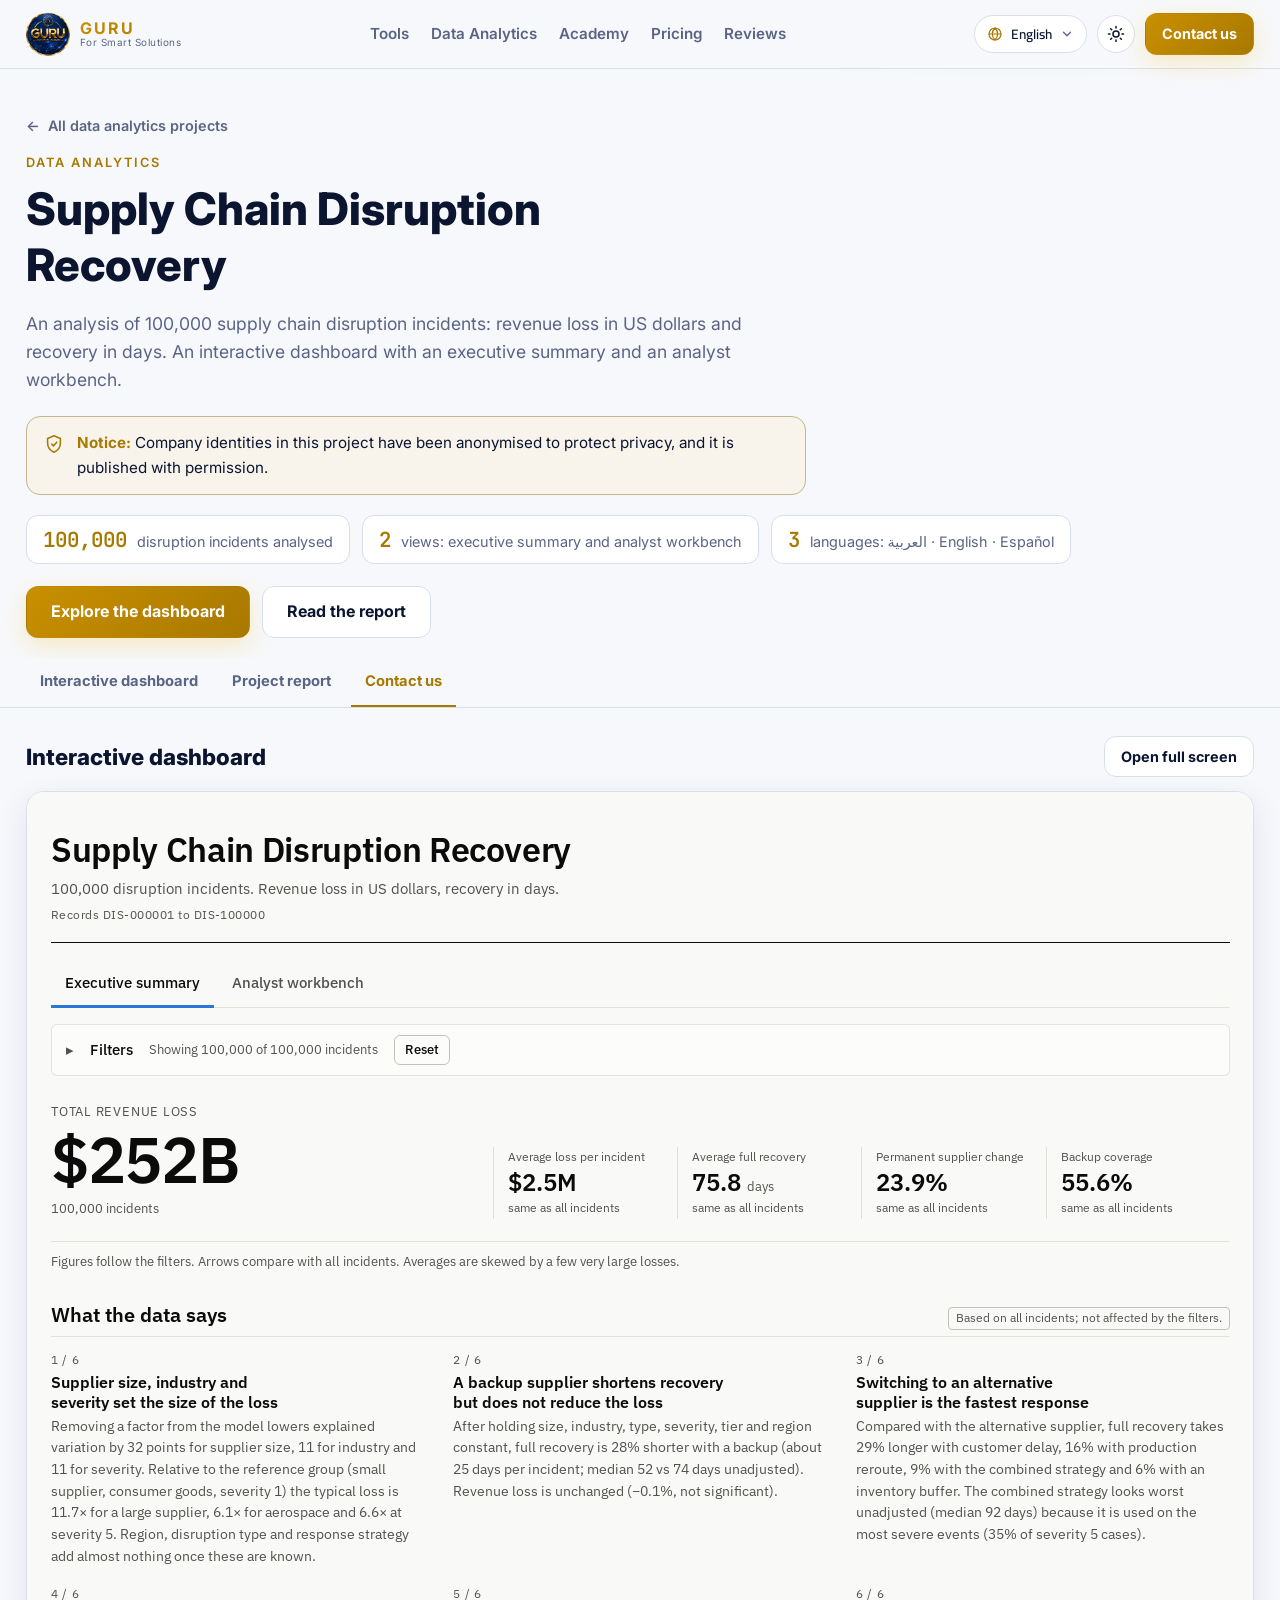
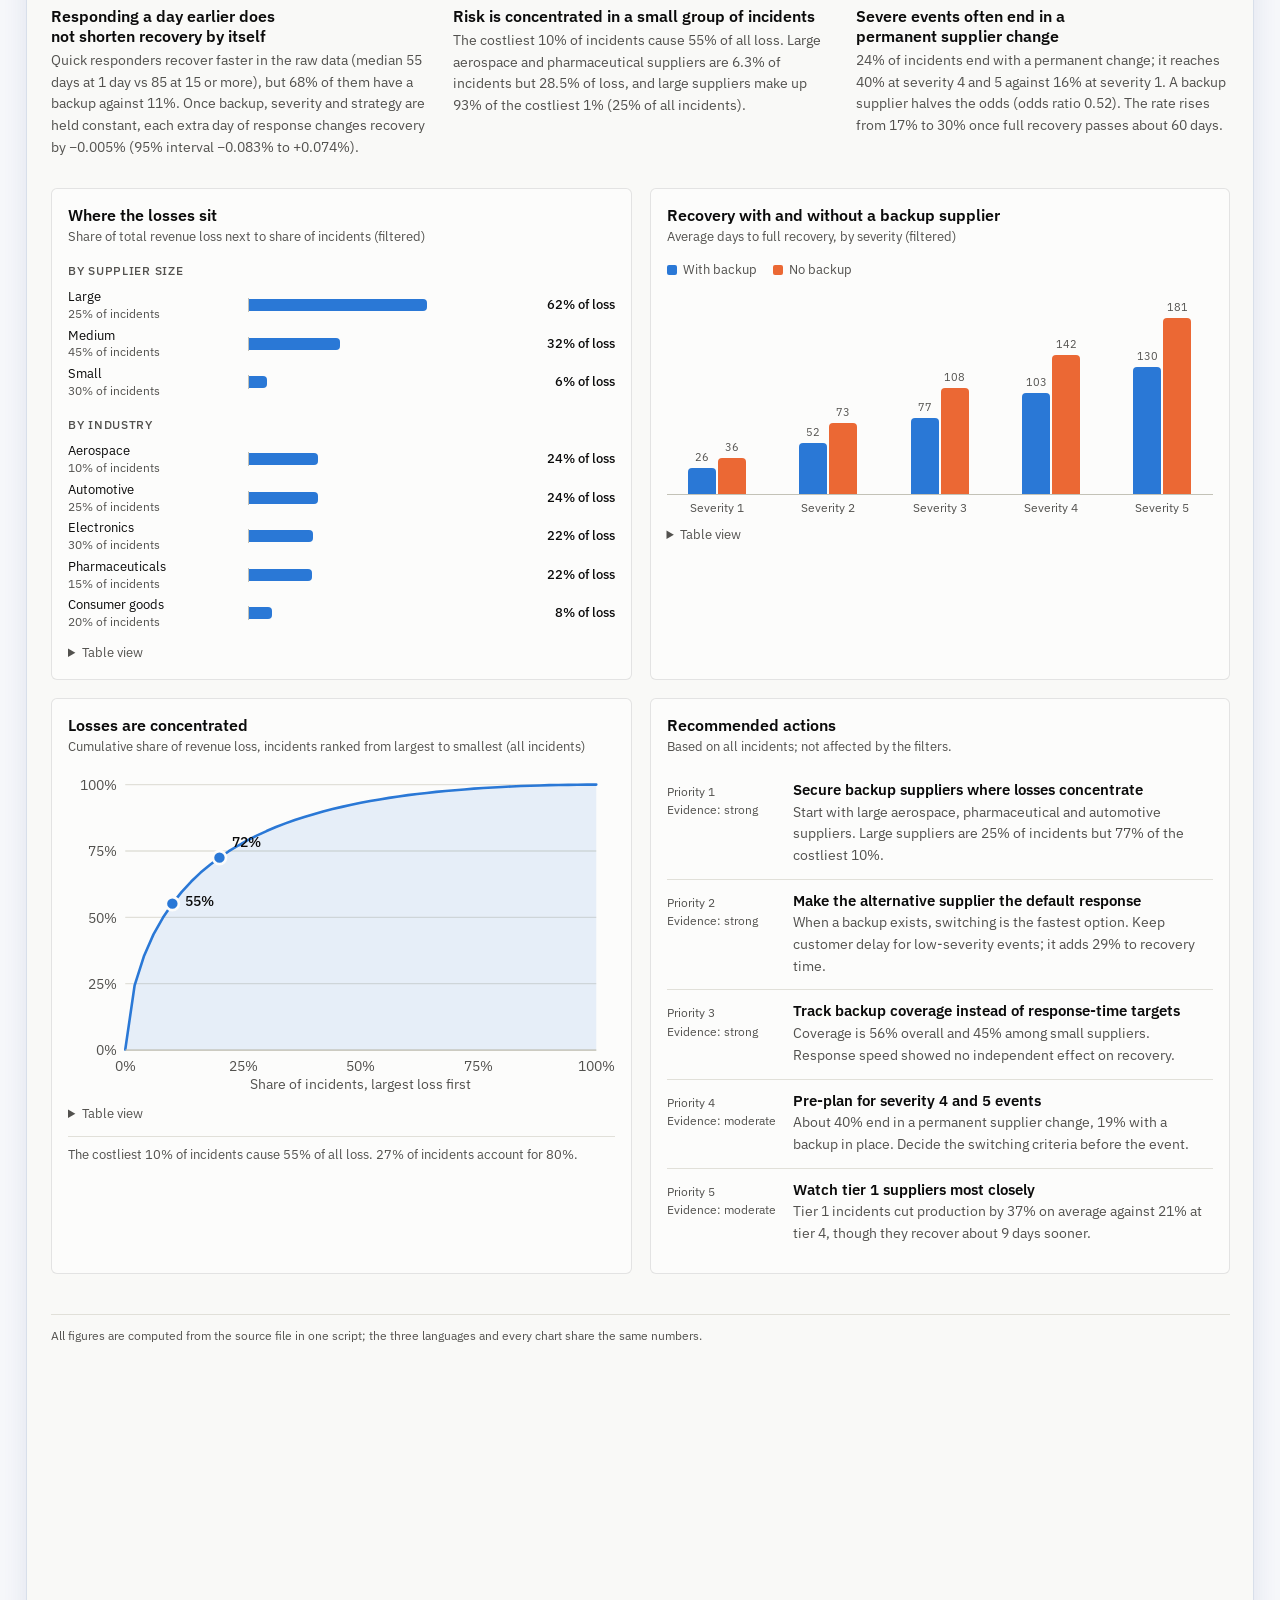
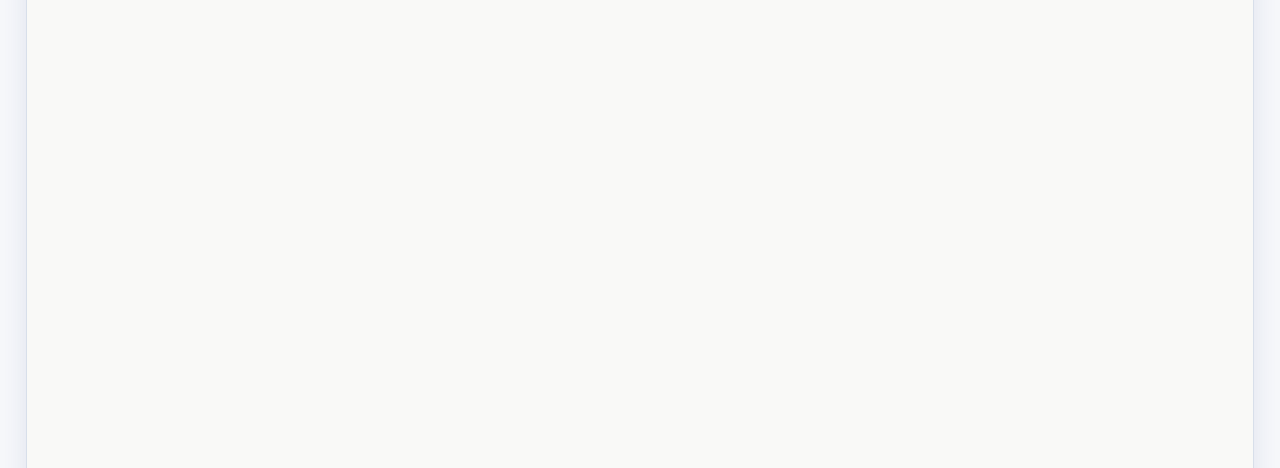
==== supply-chain/index.html @ eb541bd1 "Add files via upload" ====
<!doctype html>
<html lang="ar" dir="rtl" data-theme="dark">
<head>
<meta charset="utf-8">
<meta name="robots" content="noindex,nofollow">
<meta name="viewport" content="width=device-width, initial-scale=1">
<title>Supply Chain Disruption Recovery — Guru</title>
<meta name="description" content="Interactive dashboard analysing 100,000 supply chain disruption incidents — by Guru for Smart Solutions.">
<link rel="icon" href="../assets/logo.png">
<script src="../assets/guru-theme.js?v=1"></script>
<link rel="preconnect" href="https://fonts.googleapis.com">
<link rel="preconnect" href="https://fonts.gstatic.com" crossorigin>
<link href="https://fonts.googleapis.com/css2?family=Cairo:wght@400;600;700;800&family=Inter:wght@400;500;600;700&family=JetBrains+Mono:wght@500&display=swap" rel="stylesheet">
<link rel="stylesheet" href="../styles.css?v=21">
</head>
<body>
<a class="skip" href="#main" data-i18n="skip"></a>

<header class="site-header">
  <div class="wrap bar">
    <a class="brand" href="../index.html" aria-label="Guru">
      <img src="../assets/logo.png" alt="" width="44" height="44">
      <span class="brand-text"><strong>GURU</strong><small>For Smart Solutions</small></span>
    </a>
    <nav class="nav" aria-label="Main">
      <a href="../index.html#tools" data-i18n="navTools"></a>
      <a href="../index.html#data" data-i18n="navData"></a>
      <a href="../index.html#academy" data-i18n="navAcademy"></a>
      <a href="../index.html#pricing" data-i18n="navPricing"></a>
      <a href="../index.html#reviews" data-i18n="navReviews"></a>
    </nav>
    <div class="actions">
      <div class="lang" id="lang">
        <button type="button" class="lang-btn" id="lang-btn" aria-haspopup="menu" aria-expanded="false" aria-controls="lang-menu" aria-label="Language">
          <svg viewBox="0 0 24 24" width="16" height="16" fill="none" stroke="currentColor" stroke-width="1.8" stroke-linecap="round" aria-hidden="true"><circle cx="12" cy="12" r="9"/><path d="M3 12h18M12 3c2.6 2.6 4 5.7 4 9s-1.4 6.4-4 9c-2.6-2.6-4-5.7-4-9s1.4-6.4 4-9z"/></svg>
          <span id="lang-cur" dir="auto">العربية</span>
          <svg class="chev" viewBox="0 0 24 24" width="14" height="14" fill="none" stroke="currentColor" stroke-width="2.2" stroke-linecap="round" stroke-linejoin="round" aria-hidden="true"><path d="M6 9l6 6 6-6"/></svg>
        </button>
        <ul class="lang-menu" id="lang-menu" role="menu" hidden>
          <li role="none"><button type="button" role="menuitemradio" data-lang="ar" aria-checked="true"><b>AR</b><span>العربية</span><i class="tick">✓</i></button></li>
          <li role="none"><button type="button" role="menuitemradio" data-lang="en" aria-checked="false"><b>EN</b><span>English</span><i class="tick">✓</i></button></li>
          <li role="none"><button type="button" role="menuitemradio" data-lang="es" aria-checked="false"><b>ES</b><span>Español</span><i class="tick">✓</i></button></li>
        </ul>
      </div>
      <button type="button" class="icon-btn" id="theme" aria-label="Toggle theme">
        <svg viewBox="0 0 24 24" width="18" height="18" fill="none" stroke="currentColor" stroke-width="2" stroke-linecap="round"><circle cx="12" cy="12" r="4"/><path d="M12 2v2M12 20v2M4.9 4.9l1.4 1.4M17.7 17.7l1.4 1.4M2 12h2M20 12h2M4.9 19.1l1.4-1.4M17.7 6.3l1.4-1.4"/></svg>
      </button>
      <a class="btn btn-gold btn-sm hide-sm" href="#contact" data-i18n="ctaContact"></a>
    </div>
  </div>
</header>

<main id="main">
  <section class="proj-head">
    <div class="wrap">
      <a class="crumb" href="../index.html#data"><span class="arr" aria-hidden="true">→</span> <span data-i18n="back"></span></a>
      <p class="eyebrow" data-i18n="navData"></p>
      <h1 data-i18n="pTitle"></h1>
      <p class="lead" data-i18n="pLead"></p>
      <aside class="notice" role="note">
        <svg viewBox="0 0 24 24" width="22" height="22" fill="none" stroke="currentColor" stroke-width="1.7" stroke-linecap="round" stroke-linejoin="round" aria-hidden="true"><path d="M12 3l7 3v5c0 4.5-3 8.2-7 10-4-1.8-7-5.5-7-10V6z"/><path d="M9.5 12l2 2 3.5-4"/></svg>
        <p><strong data-i18n="noteT"></strong> <span data-i18n="noteB"></span></p>
      </aside>
      <ul class="facts">
        <li><b dir="ltr">100,000</b><span data-i18n="f1"></span></li>
        <li><b>2</b><span data-i18n="f2"></span></li>
        <li><b>3</b><span data-i18n="f3"></span></li>
      </ul>
      <div class="cta-row">
        <a class="btn btn-gold" href="#dashboard" data-i18n="goDash"></a>
        <a class="btn btn-ghost" href="#report" data-i18n="goRep"></a>
      </div>
    </div>
  </section>

  <nav class="subnav" aria-label="Project sections">
    <div class="wrap">
      <a href="#dashboard" data-sec="dashboard" data-i18n="dashH"></a>
      <a href="#report" data-sec="report" data-i18n="repH"></a>
      <a href="#contact" data-sec="contact" data-i18n="ctaContact"></a>
    </div>
  </nav>

  <section class="section tight" id="dashboard">
    <div class="wrap">
      <div class="block-head">
        <h2 data-i18n="dashH"></h2>
        <a class="btn btn-ghost btn-sm" href="dashboard.html" target="_blank" rel="noopener" data-i18n="full"></a>
      </div>
      <div class="frame">
        <iframe id="dash" title="Dashboard"></iframe>
      </div>
    </div>
  </section>

  <section class="section tight" id="report">
    <div class="wrap">
      <div class="block-head">
        <h2 data-i18n="repH"></h2>
        <div class="block-actions">
          <button type="button" class="btn btn-ghost btn-sm" id="print-rep" data-i18n="repPrint"></button>
          <a class="btn btn-ghost btn-sm" href="report.html" target="_blank" rel="noopener" data-i18n="full"></a>
        </div>
      </div>
      <div class="frame">
        <iframe id="rep" title="Report"></iframe>
      </div>
    </div>
  </section>

  <section class="section cta" id="contact">
    <div class="wrap cta-box">
      <img src="../assets/logo.png" alt="" width="96" height="96">
      <h2 data-i18n="ctaH2"></h2>
      <p data-i18n="ctaP2"></p>
      <div class="cta-row center">
        <a class="btn btn-gold" href="https://wa.me/qr/2HNH374VK2CLK1" target="_blank" rel="noopener noreferrer" data-i18n="ctaWa"></a>
        <a class="btn btn-ghost" href="mailto:customer.care.withme@gmail.com" data-i18n="ctaMail"></a>
      </div>
      <p class="mail"><bdi dir="ltr">customer.care.withme@gmail.com</bdi></p>
    </div>
  </section>
</main>

<footer class="site-footer">
  <div class="wrap foot-pay" id="foot-pay"></div>
  <div class="wrap foot">
    <span dir="ltr">© <span id="yr"></span> Guru for Smart Solutions</span>
  </div>
</footer>

<script src="../assets/guru-i18n.js?v=8"></script>
<script src="project.js?v=8"></script>
<script src="../assets/guru-pay.js?v=11"></script>
<script src="../assets/guru-header.js?v=1"></script>
</body>
</html>
---- styles.css ----
:root{
  --bg:#F7F8FB; --surface:#FFFFFF; --surface-2:#EDF1F7; --line:#D8DFEA;
  --text:#0B1530; --muted:#5A6585;
  --blue:#0B2A6F; --blue-glow:#1A5FE0;
  --gold:#A87900; --gold-bright:#C98F00; --on-gold:#FFFFFF;
  --gold-grad:linear-gradient(135deg,#C98F00,#A87900);
  --ok:#0F9D63; --shadow:0 10px 30px rgba(11,42,111,.10);
  --font-ar:'Cairo',system-ui,sans-serif; --font-en:'Inter',system-ui,sans-serif;
  --r:16px;
}
:root[data-theme="dark"]{
  --bg:#050B1F; --surface:#0A1534; --surface-2:#111F47; --line:#1D2D5E;
  --text:#EAF0FF; --muted:#8E9BBD;
  --blue:#0B2A6F; --blue-glow:#2E7BFF;
  --gold:#F2B705; --gold-bright:#FFD75E; --on-gold:#1a1200;
  --gold-grad:linear-gradient(135deg,#FFD75E,#F2B705 55%,#C98F00);
  --ok:#2EE59D; --shadow:0 12px 40px rgba(0,0,0,.45);
}
*{box-sizing:border-box;margin:0}
html{scroll-behavior:smooth;scroll-padding-top:12px}
body{background:var(--bg);color:var(--text);font-family:var(--font-ar);line-height:1.7;-webkit-font-smoothing:antialiased}
html[lang="en"] body,html[lang="es"] body{font-family:var(--font-en);line-height:1.6}
img{max-width:100%;display:block}
a{color:inherit;text-decoration:none}
.wrap{width:min(1560px,100% - clamp(32px,4vw,64px));margin-inline:auto}
.skip{position:absolute;inset-inline-start:12px;top:8px;transform:translateY(-300%);background:var(--gold);color:var(--on-gold);padding:8px 14px;border-radius:8px;z-index:100}
.skip:focus{transform:none}
:focus-visible{outline:2px solid var(--gold-bright);outline-offset:3px;border-radius:6px}

/* header */
.site-header{position:sticky;top:0;z-index:50;-webkit-backdrop-filter:blur(14px);backdrop-filter:blur(14px);background:color-mix(in srgb,var(--bg) 82%,transparent);border-bottom:1px solid var(--line);transition:transform .5s cubic-bezier(.22,.9,.2,1),background .35s,box-shadow .35s,border-color .35s;will-change:transform}
.bar{display:flex;align-items:center;gap:20px;min-height:68px}
.brand{display:flex;align-items:center;gap:10px}
.brand-text{display:flex;flex-direction:column;line-height:1.1}
.brand-text strong{font-family:var(--font-en);font-weight:700;letter-spacing:.14em;background:var(--gold-grad);-webkit-background-clip:text;background-clip:text;color:transparent}
.brand-text small{font-family:var(--font-en);font-size:.62rem;color:var(--muted);letter-spacing:.05em}
.nav{display:flex;gap:22px;margin-inline:auto;font-weight:600;font-size:.95rem}
.nav a{color:var(--muted);transition:color .15s}.nav a:hover{color:var(--text)}
.actions{display:flex;align-items:center;gap:10px}
.icon-btn{width:38px;height:38px;border-radius:50%;border:1px solid var(--line);background:var(--surface);color:var(--text);cursor:pointer;display:grid;place-items:center}
.icon-btn:hover{border-color:var(--gold)}

/* buttons */
.btn{display:inline-flex;align-items:center;justify-content:center;gap:8px;padding:12px 24px;border-radius:12px;font-weight:700;border:1px solid transparent;cursor:pointer;transition:transform .15s,box-shadow .15s,background .15s,border-color .15s;font-family:inherit;font-size:1rem}
.btn:hover{transform:translateY(-2px)}.btn:active{transform:none}
.btn-gold{background:var(--gold-grad);color:var(--on-gold);box-shadow:0 8px 24px rgba(242,183,5,.22)}
.btn-gold:hover{box-shadow:0 12px 32px rgba(242,183,5,.35)}
.btn-ghost{border-color:var(--line);background:var(--surface);color:var(--text)}
.btn-ghost:hover{border-color:var(--gold)}
.btn-sm{padding:8px 16px;font-size:.9rem}
.btn:disabled,.btn[aria-disabled="true"]{opacity:.5;pointer-events:none}

/* hero */
.hero{position:relative;padding:72px 0 56px;overflow:hidden}
.hero::before{content:"";position:absolute;inset:-20% -10% auto;height:520px;background:radial-gradient(60% 60% at 70% 20%,color-mix(in srgb,var(--blue-glow) 28%,transparent),transparent 70%),radial-gradient(40% 50% at 15% 10%,color-mix(in srgb,var(--gold) 14%,transparent),transparent 70%);pointer-events:none}
.hero-grid{position:relative;display:grid;grid-template-columns:1.05fr .95fr;gap:48px;align-items:center}
.eyebrow{font:600 .8rem var(--font-en);letter-spacing:.16em;text-transform:uppercase;color:var(--gold);margin-bottom:12px}
h1{font-size:clamp(2rem,4.4vw,3.4rem);line-height:1.25;font-weight:800;margin-bottom:16px}
h2{font-size:clamp(1.5rem,3vw,2.2rem);line-height:1.3;font-weight:800;margin-bottom:10px}
h3{font-size:1.15rem;font-weight:700;margin-bottom:6px}
.lead{color:var(--muted);font-size:1.1rem;max-width:54ch;margin-bottom:26px}
.cta-row{display:flex;flex-wrap:wrap;gap:12px}.cta-row.center{justify-content:center}

/* live dashboard */
.live{background:linear-gradient(180deg,var(--surface),var(--surface-2));border:1px solid var(--line);border-radius:20px;padding:16px;box-shadow:var(--shadow);position:relative}
.live::after{content:"";position:absolute;inset:-1px;border-radius:20px;padding:1px;background:linear-gradient(135deg,color-mix(in srgb,var(--gold) 70%,transparent),transparent 40%,color-mix(in srgb,var(--blue-glow) 60%,transparent));-webkit-mask:linear-gradient(#000 0 0) content-box,linear-gradient(#000 0 0);-webkit-mask-composite:xor;mask-composite:exclude;pointer-events:none}
.live-top{display:flex;align-items:center;gap:10px;margin-bottom:14px}
.dots{display:flex;gap:5px}.dots i{width:9px;height:9px;border-radius:50%;background:var(--line)}
.live-title{font-weight:700;font-size:.9rem;margin-inline-end:auto}
.badge{font-size:.68rem;font-weight:700;padding:3px 9px;border-radius:999px;background:color-mix(in srgb,var(--gold) 18%,transparent);color:var(--gold)}
.kpis{display:grid;grid-template-columns:repeat(3,1fr);gap:10px;margin-bottom:12px}
.kpi{background:var(--bg);border:1px solid var(--line);border-radius:12px;padding:10px 12px;display:flex;flex-direction:column}
.kpi small{color:var(--muted);font-size:.72rem}
.kpi b{font:500 1.35rem var(--font-en);font-family:'JetBrains Mono',monospace}
.kpi b,.kpi em{unicode-bidi:isolate}
html[dir="rtl"] .kpi b,html[dir="rtl"] .kpi em{text-align:right}
.mail{color:var(--muted);font-family:var(--font-en);font-size:.9rem}
.kpi em{font-style:normal;font:600 .72rem var(--font-en)}.up{color:var(--ok)}
#chart{width:100%;height:150px;display:block}
.grid path{stroke:var(--line);stroke-width:1;stroke-dasharray:3 4;fill:none}
.bars{display:flex;align-items:flex-end;gap:6px;height:56px;margin-top:10px}
.bars i{flex:1;background:linear-gradient(180deg,var(--gold),color-mix(in srgb,var(--gold) 20%,transparent));border-radius:4px 4px 0 0;transition:height .8s cubic-bezier(.2,.8,.2,1)}

/* sections */
.section{padding:84px 0}.section.alt{background:linear-gradient(180deg,transparent,var(--surface) 12%,var(--surface) 88%,transparent)}
.sec-head{max-width:640px;margin-bottom:36px}.sec-head p:last-child{color:var(--muted)}
.grid3{display:grid;grid-template-columns:repeat(3,1fr);gap:20px}
.card{background:var(--surface);border:1px solid var(--line);border-radius:var(--r);padding:18px;display:flex;flex-direction:column;gap:6px;transition:transform .2s,border-color .2s,box-shadow .2s}
.card:hover{transform:translateY(-4px);border-color:color-mix(in srgb,var(--gold) 60%,var(--line));box-shadow:var(--shadow)}
.card p{color:var(--muted);font-size:.95rem}
.alt .card{background:var(--bg)}
.ph{aspect-ratio:16/10;border-radius:12px;margin-bottom:10px;display:grid;place-items:center;color:var(--muted);font-size:.85rem;font-weight:600;border:1px dashed var(--line);background:
  repeating-linear-gradient(135deg,transparent 0 12px,color-mix(in srgb,var(--blue-glow) 7%,transparent) 12px 13px),var(--surface-2)}
.ph-video{aspect-ratio:16/9}
.tag{align-self:flex-start;font-size:.7rem;font-weight:700;padding:2px 10px;border-radius:999px;background:var(--surface-2);color:var(--muted)}
.link{margin-top:auto;padding-top:10px;color:var(--gold);font-weight:700}.link:hover{text-decoration:underline}

/* pricing */
.plan{gap:14px;position:relative;padding:24px}
.plan.featured{border-color:var(--gold);box-shadow:0 0 0 1px var(--gold),var(--shadow)}
.ribbon{position:absolute;top:-12px;inset-inline-start:20px;background:var(--gold-grad);color:var(--on-gold);font-size:.72rem;font-weight:800;padding:3px 12px;border-radius:999px}
.price{font-size:1.4rem;font-weight:800;color:var(--text)!important}
.plan ul{list-style:none;padding:0;display:grid;gap:8px;color:var(--muted);font-size:.95rem;margin-bottom:8px}
.plan li::before{content:"✓";color:var(--ok);margin-inline-end:8px;font-weight:700}
.pay{margin-top:22px;text-align:center;color:var(--muted)}.pay b{color:var(--text)}

/* reviews */
.reviews-empty{border:1px dashed var(--line);border-radius:20px;padding:44px 24px;text-align:center;background:var(--surface);display:grid;gap:8px;justify-items:center}
.reviews-empty p{color:var(--muted);max-width:52ch;margin-bottom:10px}
.stars{color:var(--gold);letter-spacing:.3em;font-size:1.4rem}

/* cta */
.cta-box{text-align:center;border:1px solid var(--line);border-radius:24px;padding:56px 24px;display:grid;gap:12px;justify-items:center;background:radial-gradient(60% 80% at 50% 0%,color-mix(in srgb,var(--blue-glow) 22%,transparent),transparent 70%),var(--surface)}
.cta-box p{color:var(--muted);max-width:52ch;margin-bottom:10px}
.site-footer{border-top:1px solid var(--line);padding:26px 0;color:var(--muted);font-size:.88rem}
.foot{display:flex;flex-wrap:wrap;gap:8px 24px;justify-content:space-between}

@media (max-width:900px){
  .hero-grid{grid-template-columns:1fr}.grid3{grid-template-columns:1fr}.nav{display:none}.bar{justify-content:space-between}
  .hide-sm{display:none}.section{padding:60px 0}.hero{padding-top:44px}
}
@media (prefers-reduced-motion:reduce){*{transition:none!important;scroll-behavior:auto!important}}

/* language menu */
.lang{position:relative}
.lang-btn{display:inline-flex;align-items:center;gap:8px;height:38px;padding:0 12px;border-radius:999px;border:1px solid var(--line);background:var(--surface);color:var(--text);font:600 .85rem var(--font-ar);cursor:pointer;transition:border-color .15s,box-shadow .15s}
.lang-btn:hover,.lang-btn[aria-expanded="true"]{border-color:var(--gold);box-shadow:0 0 0 3px color-mix(in srgb,var(--gold) 16%,transparent)}
.lang-btn svg:first-child{color:var(--gold)}
.chev{transition:transform .2s;color:var(--muted)}
.lang-btn[aria-expanded="true"] .chev{transform:rotate(180deg)}
.lang-menu{position:absolute;inset-inline-end:0;top:calc(100% + 10px);min-width:196px;margin:0;padding:6px;list-style:none;border-radius:16px;
  background:color-mix(in srgb,var(--surface) 88%,transparent);backdrop-filter:blur(18px) saturate(1.4);-webkit-backdrop-filter:blur(18px) saturate(1.4);
  border:1px solid color-mix(in srgb,var(--gold) 45%,var(--line));box-shadow:0 24px 60px rgba(0,0,0,.45),0 0 0 1px rgba(255,255,255,.03) inset;
  transform-origin:top;animation:menu-in .16s ease-out;z-index:60}
.lang-menu[hidden]{display:none}
@keyframes menu-in{from{opacity:0;transform:translateY(-6px) scale(.98)}to{opacity:1;transform:none}}
.lang-menu button{width:100%;display:flex;align-items:center;gap:12px;padding:10px 12px;border:0;border-radius:11px;background:none;color:var(--text);font:600 .95rem var(--font-ar);cursor:pointer;text-align:start}
.lang-menu button:hover,.lang-menu button:focus-visible{background:var(--surface-2)}
.lang-menu b{font:700 .7rem var(--font-en);letter-spacing:.08em;color:var(--gold);background:color-mix(in srgb,var(--gold) 14%,transparent);padding:3px 7px;border-radius:6px;min-width:34px;text-align:center}
.lang-menu span{flex:1}
.lang-menu .tick{font-style:normal;color:var(--gold);opacity:0}
.lang-menu button[aria-checked="true"] .tick{opacity:1}
.lang-menu button[aria-checked="true"]{background:color-mix(in srgb,var(--gold) 9%,transparent)}

/* project pages */
.section.tight{padding:28px 0}
.proj-head{padding:44px 0 20px;position:relative;overflow:hidden}
.proj-head::before{content:"";position:absolute;inset:-30% -10% auto;height:360px;background:radial-gradient(55% 60% at 75% 10%,color-mix(in srgb,var(--blue-glow) 22%,transparent),transparent 70%);pointer-events:none}
.proj-head .wrap{position:relative}
.crumb{display:inline-flex;gap:8px;align-items:center;color:var(--muted);font-weight:600;font-size:.9rem;margin-bottom:18px}
.crumb:hover{color:var(--gold)}
.proj-head h1{font-size:clamp(1.8rem,3.6vw,2.8rem);max-width:24ch}
.proj-head .lead{max-width:70ch;margin-bottom:22px}
.facts{display:flex;flex-wrap:wrap;gap:12px;list-style:none;padding:0}
.facts li{display:flex;align-items:baseline;gap:10px;background:var(--surface);border:1px solid var(--line);border-radius:12px;padding:10px 16px}
.facts b{font:600 1.3rem 'JetBrains Mono',monospace;color:var(--gold)}
.facts span{color:var(--muted);font-size:.9rem}
.block-head{display:flex;align-items:center;justify-content:space-between;gap:12px;margin-bottom:14px;flex-wrap:wrap}
.block-head h2{margin:0;font-size:1.4rem}
.frame{border:1px solid var(--line);border-radius:18px;overflow:hidden;background:var(--bg);box-shadow:var(--shadow)}
.frame iframe{display:block;width:100%;height:1200px;border:0;background:var(--bg)}
.report{border:1px dashed color-mix(in srgb,var(--gold) 45%,var(--line));border-radius:18px;background:var(--surface);overflow:hidden}
.report-empty{display:grid;justify-items:center;gap:8px;text-align:center;padding:56px 20px;color:var(--muted)}
.report-empty svg{color:var(--gold)}
.report-empty h3{color:var(--text);margin:6px 0 0}
.report-empty p{max-width:46ch}
.report-bar{display:flex;align-items:center;justify-content:space-between;gap:12px;padding:12px 16px;border-bottom:1px solid var(--line);font-weight:600}
.report-view[hidden]{display:none}
.report object{display:block;width:100%;height:80vh;min-height:560px}
.shot{display:block;aspect-ratio:16/10;border-radius:12px;overflow:hidden;margin-bottom:10px;border:1px solid var(--line);background:var(--surface-2)}
.shot img{width:100%;height:100%;object-fit:cover;transition:transform .4s}
.card:hover .shot img{transform:scale(1.03)}
.tag-live{background:color-mix(in srgb,var(--ok) 16%,transparent);color:var(--ok)}

/* project notice, sub-nav, actions */
.notice{display:flex;gap:12px;align-items:flex-start;max-width:78ch;margin:0 0 20px;padding:14px 16px;border-radius:14px;border:1px solid color-mix(in srgb,var(--gold) 40%,var(--line));background:color-mix(in srgb,var(--gold) 8%,var(--surface))}
.notice svg{flex:none;color:var(--gold);margin-top:2px}
.notice p{color:var(--text);font-size:.95rem;margin:0}
.notice strong{color:var(--gold)}
.proj-head .cta-row{margin-top:22px}
.subnav{position:sticky;top:68px;z-index:40;background:color-mix(in srgb,var(--bg) 86%,transparent);backdrop-filter:blur(12px);border-bottom:1px solid var(--line)}
.subnav .wrap{display:flex;gap:6px;overflow-x:auto;scrollbar-width:none}
.subnav a{flex:none;padding:12px 14px;font-weight:700;font-size:.92rem;color:var(--muted);border-bottom:2px solid transparent;transition:color .15s,border-color .15s}
.subnav a:hover{color:var(--text)}
.subnav a.on{color:var(--gold);border-bottom-color:var(--gold)}
.block-actions{display:flex;gap:8px;flex-wrap:wrap}
html:has(.subnav){scroll-padding-top:128px}
@media print{.site-header,.subnav,.site-footer{display:none}}

/* payment methods */
.pay-section{margin-top:56px;padding:44px clamp(16px,3vw,48px) 36px;border-radius:24px;border:1px solid var(--line);position:relative;overflow:hidden;
  background:radial-gradient(70% 90% at 50% 0%,color-mix(in srgb,var(--blue-glow) 14%,transparent),transparent 70%),var(--bg)}
.pay-head{text-align:center;max-width:640px;margin:0 auto 28px}
.pay-head h3{font-size:clamp(1.35rem,2.6vw,1.9rem);font-weight:800;margin:0 0 8px}
.pay-head p:last-child{color:var(--muted);margin:0}
.pay-grid{list-style:none;margin:0 auto;padding:0;display:grid;grid-template-columns:repeat(6,minmax(0,1fr));gap:14px;max-width:1080px}
.pay-tile{display:flex;flex-direction:column;align-items:center;justify-content:center;gap:8px;min-height:132px;padding:18px 10px 16px;border-radius:18px;border:1px solid var(--line);background:var(--surface);text-align:center;
  transition:transform .2s,border-color .2s,box-shadow .2s}
.pay-tile:hover{transform:translateY(-3px);border-color:color-mix(in srgb,var(--gold) 55%,var(--line));box-shadow:var(--shadow)}
.pay-ico{display:grid;place-items:center;width:46px;height:46px;border-radius:14px;color:var(--gold);background:color-mix(in srgb,var(--gold) 12%,transparent);border:1px solid color-mix(in srgb,var(--gold) 30%,transparent)}
.pay-ico svg{width:24px;height:24px}
.pay-word{font:700 1.02rem var(--font-en);letter-spacing:.01em;color:var(--text);white-space:nowrap}
.pay-word-sm{font:700 .92rem var(--font-ar);white-space:normal;line-height:1.3}
html[lang="en"] .pay-word-sm,html[lang="es"] .pay-word-sm{font-family:var(--font-en)}
.pay-kind{font-size:.78rem;color:var(--muted);line-height:1.3}
.pay-logo{display:grid;place-items:center;width:100%;height:56px;padding:8px 14px;border-radius:12px;background:#fff;box-shadow:inset 0 0 0 1px rgba(0,0,0,.06)}
.pay-logo img{max-height:100%;max-width:100%;width:auto;height:auto;object-fit:contain}
.pay-trust{display:flex;gap:10px 30px;justify-content:center;flex-wrap:wrap;margin-top:30px;color:var(--text);font-weight:600;font-size:.92rem}
.pay-trust span{display:inline-flex;align-items:center;gap:8px}
.pay-trust svg{color:var(--ok);width:20px;height:20px}
.pay-note{text-align:center;color:var(--muted);font-size:.86rem;margin:12px 0 0}
@media (max-width:900px){.pay-grid{grid-template-columns:repeat(3,minmax(0,1fr))}}
@media (max-width:480px){.pay-grid{grid-template-columns:repeat(2,minmax(0,1fr));gap:10px}.pay-tile{min-height:116px;padding:14px 8px}.pay-section{padding-top:32px}}

/* footer payment strip */
.foot-pay{display:flex;flex-wrap:wrap;align-items:center;gap:10px 16px;padding-bottom:18px;margin-bottom:18px;border-bottom:1px solid var(--line)}
.fp-label{font-weight:700;color:var(--text);font-size:.85rem}
.fp-list{list-style:none;margin:0;padding:0;display:flex;flex-wrap:wrap;gap:8px}
.fp-list li{font:600 .78rem var(--font-en);padding:5px 12px;border:1px solid var(--line);border-radius:8px;background:var(--surface);color:var(--text)}
.fp-list .fp-more{border-style:dashed;color:var(--muted);font-family:inherit}

/* hero hub: Guru + its four services */
.hub{position:relative;margin:0;width:100%;max-width:640px;margin-inline:auto;aspect-ratio:100/90}
.hub-lines{position:absolute;inset:0;width:100%;height:100%;overflow:visible}
.hub-flow path{fill:none;stroke:color-mix(in srgb,var(--gold) 70%,transparent);stroke-width:.45;stroke-linecap:round;stroke-dasharray:1.4 2.6;animation:hubflow 2.4s linear infinite}
.hub-flow path:nth-child(2){animation-delay:-.6s}.hub-flow path:nth-child(3){animation-delay:-1.2s}.hub-flow path:nth-child(4){animation-delay:-1.8s}
@keyframes hubflow{to{stroke-dashoffset:-8}}
.hub-core{position:absolute;left:50%;top:50%;width:25%;aspect-ratio:1;transform:translate(-50%,-50%);border-radius:50%;display:grid;place-items:center;z-index:2;
  background:radial-gradient(circle at 35% 30%,color-mix(in srgb,var(--blue-glow) 22%,var(--surface)),var(--surface));border:1px solid color-mix(in srgb,var(--gold) 55%,var(--line));
  box-shadow:0 0 0 6px color-mix(in srgb,var(--gold) 8%,transparent),0 18px 50px -12px color-mix(in srgb,var(--blue-glow) 60%,transparent)}
.hub-core img{width:84%;height:84%;object-fit:contain;border-radius:50%}
.hub-ring{position:absolute;inset:0;border-radius:50%;border:1px solid color-mix(in srgb,var(--gold) 60%,transparent);animation:hubring 3.6s ease-out infinite;pointer-events:none}
.hub-ring.r2{animation-delay:1.8s}
@keyframes hubring{0%{transform:scale(1);opacity:.7}100%{transform:scale(1.9);opacity:0}}
.hub-card{position:absolute;z-index:3;width:44%;transform:translate(-50%,-50%);display:flex;align-items:center;gap:12px;padding:14px 14px;border-radius:16px;
  background:linear-gradient(180deg,var(--surface),var(--surface-2));border:1px solid var(--line);box-shadow:var(--shadow);color:var(--text);text-decoration:none;
  transition:border-color .2s,box-shadow .2s;animation:hubfloat 6s ease-in-out infinite}
.hub-card:hover,.hub-card:focus-visible{border-color:color-mix(in srgb,var(--gold) 65%,var(--line))}
.hub-card.c1{left:25%;top:20%}.hub-card.c2{left:75%;top:20%;animation-delay:-1.5s}.hub-card.c3{left:25%;top:80%;animation-delay:-3s}.hub-card.c4{left:75%;top:80%;animation-delay:-4.5s}
@keyframes hubfloat{0%,100%{margin-top:0}50%{margin-top:-6px}}
.hub-ico{flex:none;display:grid;place-items:center;width:42px;height:42px;border-radius:12px;color:var(--gold);background:color-mix(in srgb,var(--gold) 12%,transparent);border:1px solid color-mix(in srgb,var(--gold) 30%,transparent)}
.hub-ico svg{width:22px;height:22px}
.hub-txt{display:flex;flex-direction:column;min-width:0;gap:2px}
.hub-txt b{font-size:.95rem;line-height:1.3}
.hub-txt small{color:var(--muted);font-size:.76rem;line-height:1.35}
@media (max-width:600px){
  .hub-card{padding:10px;gap:8px;border-radius:14px}.hub-ico{width:32px;height:32px;border-radius:10px}.hub-ico svg{width:18px;height:18px}
  .hub-txt b{font-size:.78rem}.hub-txt small{display:none}
}
@media (prefers-reduced-motion:reduce){.hub-flow path,.hub-ring,.hub-card{animation:none}.hub-ring{opacity:.35}}

/* hero services list */
.lead-title{font-size:clamp(1.1rem,1.9vw,1.45rem);font-weight:800;color:var(--gold);margin:0 0 6px;line-height:1.4}
.lead-intro{margin:0 0 14px}
.points{list-style:none;margin:0 0 26px;padding:0;display:grid;gap:12px;max-width:640px}
.points li{display:flex;align-items:flex-start;gap:12px;color:var(--text);font-size:1.02rem;line-height:1.75}
.chk{flex:none;display:grid;place-items:center;width:24px;height:24px;margin-top:3px;border-radius:50%;color:var(--gold);background:color-mix(in srgb,var(--gold) 14%,transparent);border:1px solid color-mix(in srgb,var(--gold) 40%,transparent)}
.new{display:inline-block;font-size:.72rem;font-weight:800;padding:1px 9px;border-radius:999px;color:#1a1300;background:linear-gradient(180deg,#ffd45a,var(--gold));vertical-align:1px;margin-inline-end:4px}
@media (max-width:600px){.points li{font-size:.96rem}}

/* hero list refinements */
.points{gap:14px}
.points li{font-weight:600;font-size:1.08rem;line-height:1.8}
.lead-intro{font-weight:600;color:var(--text);opacity:.85}
.chk{width:28px;height:28px;margin-top:2px;color:#1a1300;border:0;
  background:linear-gradient(145deg,#ffe27a 0%,var(--gold) 55%,#b98500 100%);
  box-shadow:0 0 0 3px color-mix(in srgb,var(--gold) 20%,transparent),0 6px 16px -4px color-mix(in srgb,var(--gold) 70%,transparent),inset 0 1px 0 rgba(255,255,255,.55)}
.chk svg{width:15px;height:15px;stroke-width:3}
.btn-new{border-color:color-mix(in srgb,var(--gold) 55%,var(--line));gap:8px}
.btn-new .new{margin:0}
@media (max-width:600px){.points li{font-size:1rem}}

/* data project showcase */
.case{position:relative;max-width:700px;margin:0 auto;border-radius:26px;background:linear-gradient(180deg,var(--surface),var(--surface-2));border:1px solid var(--line);box-shadow:var(--shadow);overflow:hidden;isolation:isolate}
.case::before{content:"";position:absolute;inset:-30% -20% auto;height:70%;z-index:-1;pointer-events:none;
  background:radial-gradient(40% 60% at 25% 40%,color-mix(in srgb,var(--blue-glow) 22%,transparent),transparent 70%),radial-gradient(35% 55% at 78% 30%,color-mix(in srgb,var(--gold) 14%,transparent),transparent 70%);animation:caseglow 16s ease-in-out infinite alternate}
@keyframes caseglow{from{transform:translate3d(-3%,0,0) scale(1)}to{transform:translate3d(3%,4%,0) scale(1.08)}}
.case::after{content:"";position:absolute;inset:-1px;border-radius:28px;padding:1px;pointer-events:none;background:linear-gradient(135deg,color-mix(in srgb,var(--gold) 70%,transparent),transparent 38%,color-mix(in srgb,var(--blue-glow) 55%,transparent));-webkit-mask:linear-gradient(#000 0 0) content-box,linear-gradient(#000 0 0);-webkit-mask-composite:xor;mask-composite:exclude}
.case-stage{padding:clamp(14px,2.4vw,24px) clamp(14px,2.4vw,24px) 0}
.case-tabs{--cdir:1;position:relative;display:inline-grid;grid-auto-flow:column;grid-auto-columns:1fr;padding:4px;margin-bottom:16px;border-radius:999px;background:var(--bg);border:1px solid var(--line)}
html[dir="rtl"] .case-tabs{--cdir:-1}
.case-ind{position:absolute;top:4px;bottom:4px;inset-inline-start:4px;width:calc((100% - 8px) / 2);border-radius:999px;background:var(--gold-grad);box-shadow:0 6px 18px -6px color-mix(in srgb,var(--gold) 70%,transparent);transform:translateX(calc(var(--i) * 100% * var(--cdir)));transition:transform .55s cubic-bezier(.22,.9,.2,1)}
.case-tab{position:relative;z-index:1;border:0;background:none;color:var(--muted);font:700 .88rem var(--font-ar);padding:9px 18px;border-radius:999px;cursor:pointer;white-space:nowrap;transition:color .3s}
html[lang="en"] .case-tab,html[lang="es"] .case-tab{font-family:var(--font-en)}
.case-tab[aria-selected="true"]{color:#1a1300}
.case-tab:focus-visible,.case-viewport:focus-visible,.case-nav:focus-visible{outline:2px solid var(--blue-glow);outline-offset:2px}
.case-frame{border-radius:16px;overflow:hidden;border:1px solid var(--line);background:#05070f;box-shadow:0 24px 60px -24px rgba(0,0,0,.55)}
.case-chrome{display:flex;align-items:center;gap:12px;height:34px;padding:0 14px;background:#0c1226;border-bottom:1px solid rgba(255,255,255,.07)}
.case-chrome .dots i{background:rgba(255,255,255,.22)}
.case-label{position:relative;flex:1;height:100%;color:rgba(255,255,255,.62);font:600 .74rem var(--font-ar);overflow:hidden}
html[lang="en"] .case-label,html[lang="es"] .case-label{font-family:var(--font-en)}
.case-label .cl{position:absolute;inset-inline-start:0;top:50%;transform:translateY(-50%);transition:opacity .4s,transform .5s cubic-bezier(.22,.9,.2,1);white-space:nowrap}
.case-label .cl-1{opacity:0;transform:translateY(calc(-50% + 10px))}
.case.is-rep .case-label .cl-0{opacity:0;transform:translateY(calc(-50% - 10px))}
.case.is-rep .case-label .cl-1{opacity:1;transform:translateY(-50%)}
.case-viewport{position:relative;overflow:hidden;aspect-ratio:16/10;touch-action:pan-y;user-select:none;-webkit-user-select:none;cursor:grab;background:#05070f}
.case-viewport.dragging{cursor:grabbing}
.case-track{display:flex;height:100%;transition:transform .8s cubic-bezier(.22,.9,.2,1);will-change:transform}
.case-viewport.dragging .case-track{transition:none}
.case-slide{flex:0 0 100%;margin:0;height:100%;overflow:hidden}
.case-slide img{width:100%;height:100%;object-fit:cover;object-position:top;display:block;pointer-events:none;transform:scale(1.06);opacity:.55;transition:transform 1.6s cubic-bezier(.2,.8,.2,1),opacity .8s}
.case-slide.on img{transform:scale(1);opacity:1}
.case-viewport:hover .case-slide.on img{transform:scale(1.025)}
.case-nav{position:absolute;top:50%;z-index:3;width:44px;height:44px;margin-top:-22px;border-radius:50%;display:grid;place-items:center;border:1px solid rgba(255,255,255,.22);color:#fff;background:rgba(8,12,28,.55);-webkit-backdrop-filter:blur(8px);backdrop-filter:blur(8px);cursor:pointer;transition:opacity .3s,transform .3s,background .3s}
.case-nav:hover:not(:disabled){background:color-mix(in srgb,var(--gold) 75%,#000);color:#1a1300;transform:scale(1.07)}
.case-nav:disabled{opacity:0;pointer-events:none}
.case-nav.prev{inset-inline-start:14px}.case-nav.next{inset-inline-end:14px}
.case-nav.prev svg{transform:scaleX(-1)}
html[dir="rtl"] .case-nav.prev svg{transform:none}html[dir="rtl"] .case-nav.next svg{transform:scaleX(-1)}
.case-shine{position:absolute;inset:0;z-index:2;pointer-events:none;opacity:0;background:linear-gradient(105deg,transparent 35%,rgba(255,255,255,.16) 50%,transparent 65%);transform:translateX(-120%)}
.case-shine.go{animation:caseshine 1.1s ease-out}
@keyframes caseshine{0%{opacity:1;transform:translateX(-120%)}100%{opacity:1;transform:translateX(120%)}}
.case-body{padding:clamp(20px,3.4vw,38px) clamp(18px,3.4vw,44px) clamp(22px,3.4vw,40px)}
.case-body h3{font-size:clamp(1.35rem,2.6vw,1.9rem);margin:10px 0 8px;line-height:1.35}
.case-intro{color:var(--muted);font-size:1.04rem;max-width:72ch;margin:0 0 20px}
.case-stats{list-style:none;margin:0 0 28px;padding:0;display:grid;grid-template-columns:repeat(3,minmax(0,1fr));gap:12px}
.case-stats li{display:flex;flex-direction:column;gap:2px;padding:14px 16px;border-radius:16px;background:var(--bg);border:1px solid var(--line)}
.cs-n{font:800 clamp(1.4rem,2.6vw,2rem) var(--font-en);letter-spacing:-.01em;background:var(--gold-grad);-webkit-background-clip:text;background-clip:text;color:transparent;unicode-bidi:isolate;line-height:1.25}
.case-stats span{color:var(--muted);font-size:.85rem;line-height:1.45}
.case-qh{font-size:1.15rem;margin:0 0 14px}
.qa{list-style:none;margin:0 0 28px;padding:0;display:grid;grid-template-columns:repeat(2,minmax(0,1fr));gap:14px}
.qa li{display:flex;gap:14px;align-items:flex-start;padding:16px;border-radius:16px;background:var(--bg);border:1px solid var(--line);transition:border-color .25s,transform .25s}
.qa li:hover{border-color:color-mix(in srgb,var(--gold) 55%,var(--line));transform:translateY(-2px)}
.qa-n{flex:none;display:grid;place-items:center;width:30px;height:30px;border-radius:50%;font:800 .85rem var(--font-en);color:#1a1300;background:var(--gold-grad);box-shadow:0 0 0 3px color-mix(in srgb,var(--gold) 18%,transparent)}
.qa b{display:block;font-size:1rem;line-height:1.5;margin-bottom:4px}
.qa p{margin:0;color:var(--muted);font-size:.93rem;line-height:1.7}
.case-cta{display:flex;flex-wrap:wrap;align-items:center;gap:14px 20px}
.case-note{margin:0;color:var(--muted);font-size:.82rem;max-width:52ch}
.soon-row{display:grid;grid-template-columns:repeat(2,minmax(0,1fr));gap:20px;max-width:700px;margin:28px auto 0}
/* reveal on scroll (only when JS enabled it) */
.case.rv-on [data-rv]{opacity:0;transform:translateY(18px);transition:opacity .7s ease,transform .8s cubic-bezier(.2,.8,.2,1);transition-delay:calc(var(--d) * 80ms)}
.case.rv-on.in [data-rv]{opacity:1;transform:none}
.case.rv-on .case-stage{opacity:0;transform:translateY(24px) scale(.985);transition:opacity .8s ease,transform 1s cubic-bezier(.2,.8,.2,1)}
.case.rv-on.in .case-stage{opacity:1;transform:none}
@media (max-width:820px){.qa{grid-template-columns:1fr}.soon-row{grid-template-columns:1fr}}
@media (max-width:560px){
  .case-stats{grid-template-columns:1fr}.case-stats li{flex-direction:row;align-items:center;gap:12px}.cs-n{flex:none;min-width:92px}
  .case-tab{padding:8px 12px;font-size:.8rem}.case-nav{width:38px;height:38px;margin-top:-19px}.case-nav.prev{inset-inline-start:8px}.case-nav.next{inset-inline-end:8px}
  .case-viewport{aspect-ratio:4/3}.case-slide img{object-position:top center}
}
@media (prefers-reduced-motion:reduce){.case::before,.case-shine.go{animation:none}.case-track,.case-slide img,.case-ind,.case-label .cl{transition:none}}

/* compact showcase */
.case-body{padding:clamp(18px,2.8vw,30px) clamp(16px,3vw,34px) clamp(20px,2.8vw,30px)}
.case-body h3{font-size:clamp(1.25rem,2.2vw,1.6rem)}
.case-intro{font-size:.98rem;margin-bottom:16px}
.case-stats{margin-bottom:22px;gap:10px}.case-stats li{padding:11px 13px}
.cs-n{font-size:clamp(1.2rem,2.2vw,1.6rem)}
.qa{gap:10px;margin-bottom:22px}.qa li{padding:13px;gap:11px}
.qa b{font-size:.95rem}.qa p{font-size:.88rem}
@media (max-width:820px){.case{max-width:100%}}

/* compact showcase, tighter */
.case-viewport{aspect-ratio:16/9.4}
.case-stage{padding:clamp(12px,2vw,18px) clamp(12px,2vw,18px) 0}
.case-tab{padding:8px 15px;font-size:.84rem}
.case-body{padding:clamp(16px,2.4vw,24px) clamp(14px,2.6vw,26px) clamp(18px,2.4vw,24px)}
.case-body h3{font-size:clamp(1.15rem,2vw,1.4rem)}
.case-intro{font-size:.93rem}
.cs-n{font-size:clamp(1.1rem,2vw,1.4rem)}
.case-stats span{font-size:.78rem}
.qa li{padding:11px}.qa b{font-size:.9rem}.qa p{font-size:.84rem}
.case-qh{font-size:1.05rem}
@media (max-width:820px){.case,.soon-row{max-width:100%}}

/* smart header + reading progress */
.site-header.is-scrolled{background:color-mix(in srgb,var(--bg) 90%,transparent);-webkit-backdrop-filter:blur(18px) saturate(1.4);backdrop-filter:blur(18px) saturate(1.4);border-bottom-color:color-mix(in srgb,var(--gold) 22%,var(--line));box-shadow:0 10px 34px -16px rgba(0,0,0,.55)}
.site-header.is-hidden{transform:translateY(-102%);box-shadow:none}
.subnav{transition:top .5s cubic-bezier(.22,.9,.2,1)}
html.hdr-hidden .subnav{top:0}
.scroll-progress{position:fixed;top:0;inset-inline:0;height:3px;z-index:60;pointer-events:none;background:linear-gradient(90deg,var(--gold),#ffd75e,var(--blue-glow));transform:scaleX(var(--p,0));transform-origin:left;transition:transform .12s linear;opacity:.95}
html[dir="rtl"] .scroll-progress{transform-origin:right}
@media (prefers-reduced-motion:reduce){.site-header,.subnav,.scroll-progress{transition:none}}

/* hub with five services */
.hub{aspect-ratio:100/96}
.hub-core{width:22%}
.hub-card{width:36%;padding:12px;gap:10px}
.hub-card.c1{left:50%;top:14.6%;animation-delay:0s}
.hub-card.c2{left:82%;top:43.75%;animation-delay:-1.2s}
.hub-card.c3{left:70%;top:85.4%;animation-delay:-2.4s}
.hub-card.c4{left:30%;top:85.4%;animation-delay:-3.6s}
.hub-card.c5{left:18%;top:43.75%;animation-delay:-4.8s}
.hub-flow path:nth-child(5){animation-delay:-2.2s}
.hub-ico{width:38px;height:38px}
.hub-txt b{font-size:.9rem}.hub-txt small{font-size:.72rem}
@media (max-width:600px){
  .hub-card{flex-direction:column;text-align:center;width:36%;padding:9px 6px;gap:6px}
  .hub-card.c2{left:80%}.hub-card.c5{left:20%}
  .hub-txt{align-items:center}.hub-ico{width:30px;height:30px;border-radius:9px}.hub-ico svg{width:17px;height:17px}
  .hub-txt b{font-size:.72rem;line-height:1.3}
}
/* websites section */
.web-steps{list-style:none;margin:0 0 40px;padding:0;display:grid;grid-template-columns:repeat(3,minmax(0,1fr));gap:16px}
.web-steps li{display:flex;gap:14px;align-items:flex-start;padding:18px;border-radius:18px;background:var(--surface);border:1px solid var(--line);transition:border-color .25s,transform .25s}
.web-steps li:hover{border-color:color-mix(in srgb,var(--gold) 55%,var(--line));transform:translateY(-2px)}
.web-steps b{display:block;font-size:1.02rem;margin-bottom:4px}
.web-steps p{margin:0;color:var(--muted);font-size:.92rem;line-height:1.7}
.web-ex-head{margin:0 0 18px}.web-ex-head h3{font-size:1.25rem;margin:0 0 4px}.web-ex-head p{margin:0;color:var(--muted)}
.ph-site{aspect-ratio:16/10;position:relative;padding-top:26px}
.ph-site::before{content:"";position:absolute;inset:0 0 auto;height:22px;border-radius:12px 12px 0 0;background:color-mix(in srgb,var(--blue-glow) 10%,var(--surface-2));border-bottom:1px dashed var(--line)}
.ph-site::after{content:"";position:absolute;top:8px;inset-inline-start:10px;width:6px;height:6px;border-radius:50%;background:var(--line);box-shadow:10px 0 0 var(--line),20px 0 0 var(--line)}
@media (max-width:820px){.web-steps{grid-template-columns:1fr}}

.web-cta{margin-top:26px;display:flex;justify-content:center}
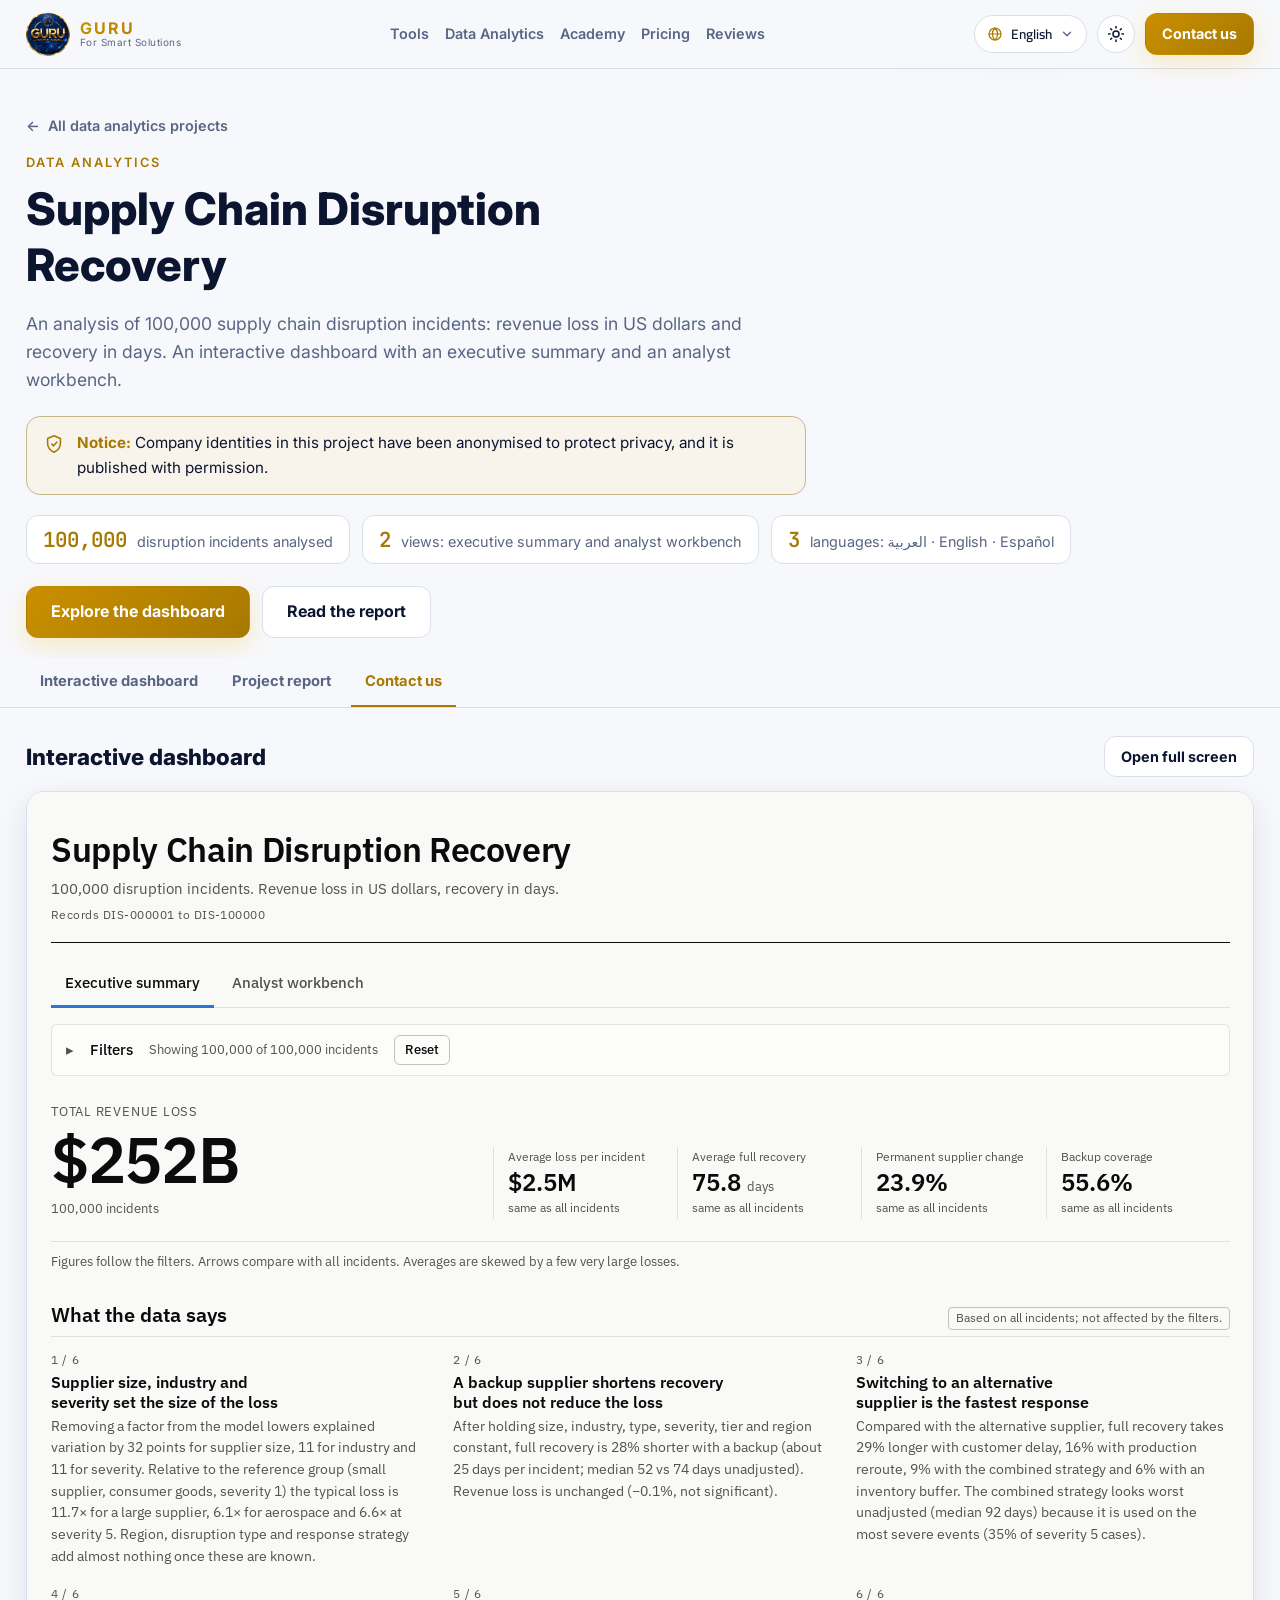
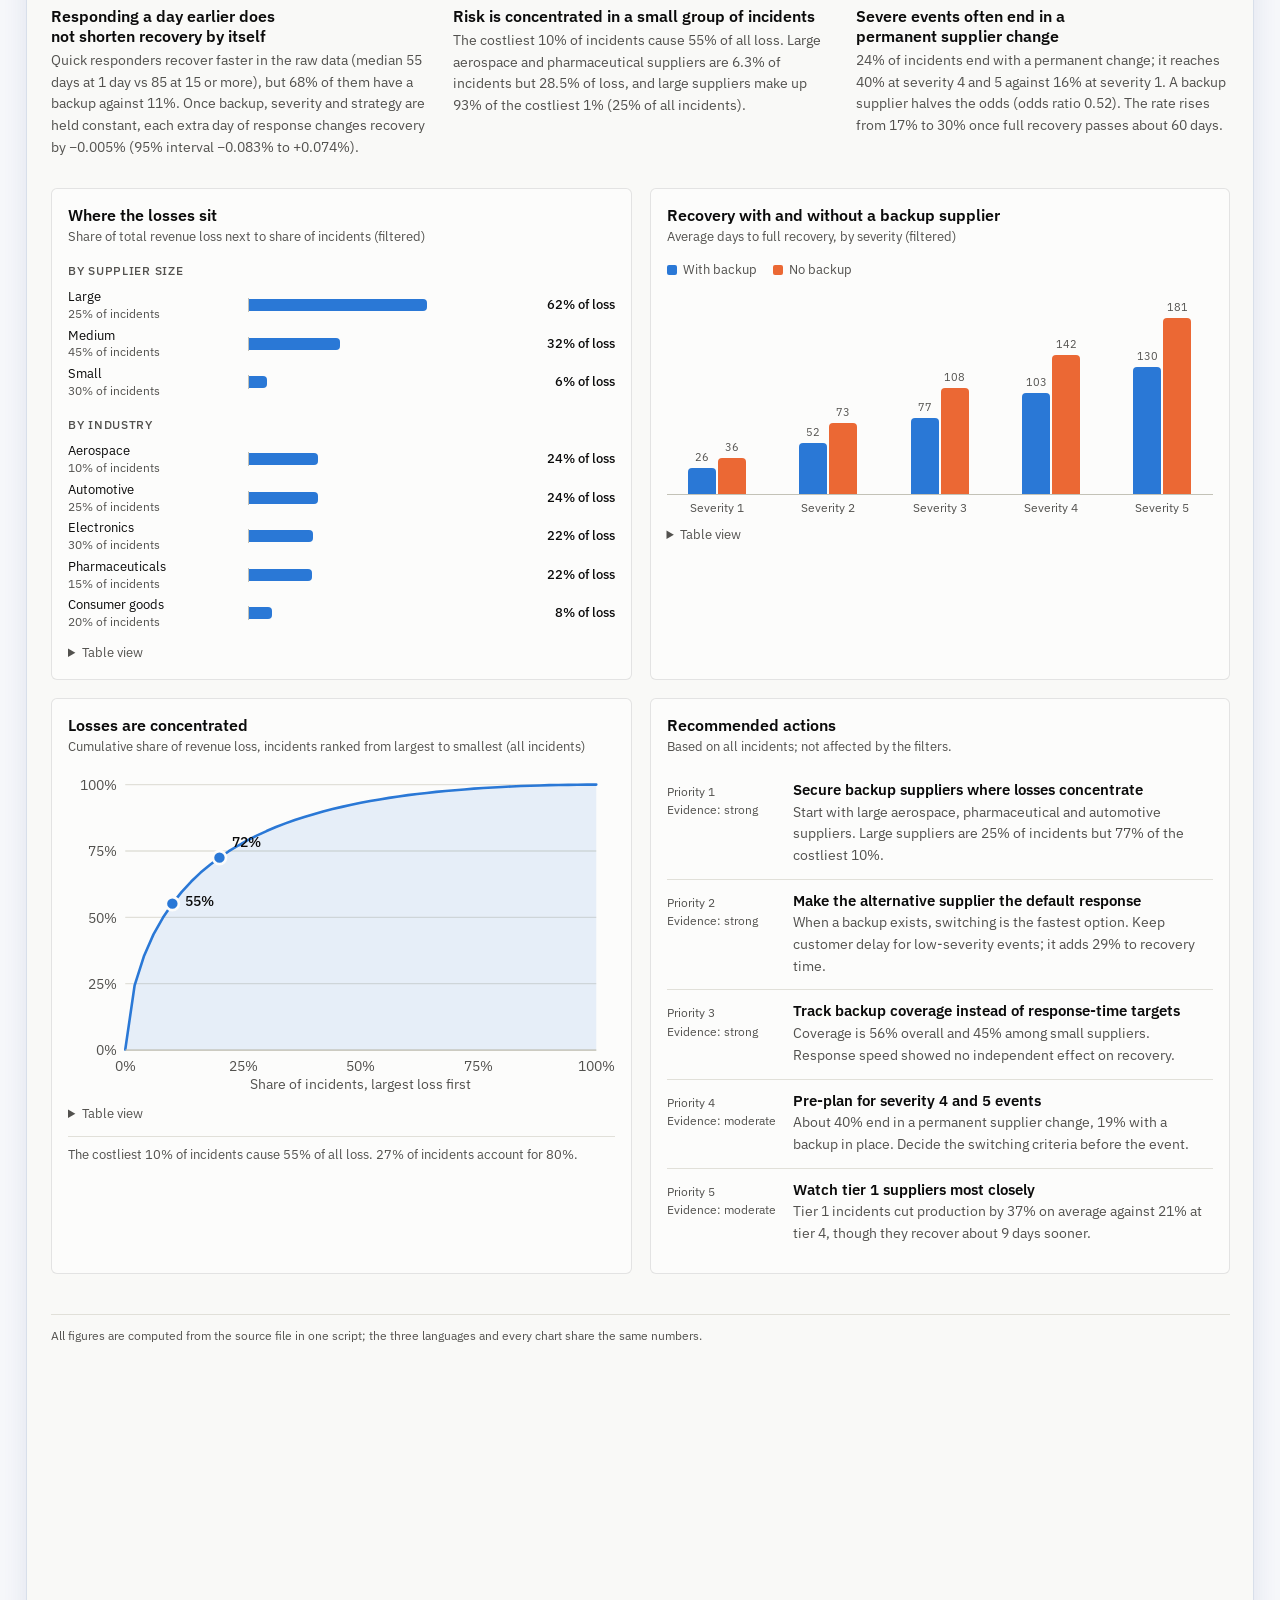
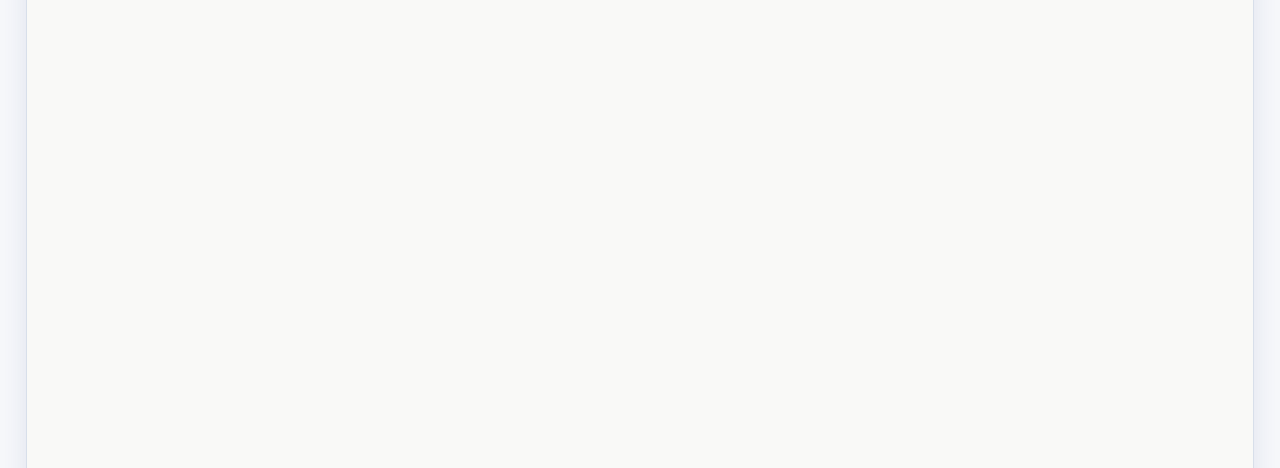
==== commit ac21d3b8: "Add files via upload" ====
--- a/supply-chain/index.html
+++ b/supply-chain/index.html
@@ -1,17 +1,17 @@
 <!doctype html>
-<html lang="ar" dir="rtl" data-theme="dark">
+<html lang="ar" dir="rtl" data-theme="light">
 <head>
 <meta charset="utf-8">
 <meta name="robots" content="noindex,nofollow">
 <meta name="viewport" content="width=device-width, initial-scale=1">
-<title>Supply Chain Disruption Recovery — Guru</title>
-<meta name="description" content="Interactive dashboard analysing 100,000 supply chain disruption incidents — by Guru for Smart Solutions.">
+<title>Supply Chain Disruption Recovery &#x2014; Guru</title>
+<meta name="description" content="Interactive dashboard analysing 100,000 supply chain disruption incidents &#x2014; by Guru for Smart Solutions.">
 <link rel="icon" href="../assets/logo.png">
-<script src="../assets/guru-theme.js?v=1"></script>
+<script src="../assets/guru-theme.js?v=2"></script>
 <link rel="preconnect" href="https://fonts.googleapis.com">
 <link rel="preconnect" href="https://fonts.gstatic.com" crossorigin>
 <link href="https://fonts.googleapis.com/css2?family=Cairo:wght@400;600;700;800&family=Inter:wght@400;500;600;700&family=JetBrains+Mono:wght@500&display=swap" rel="stylesheet">
-<link rel="stylesheet" href="../styles.css?v=21">
+<link rel="stylesheet" href="../styles.css?v=32">
 </head>
 <body>
 <a class="skip" href="#main" data-i18n="skip"></a>
@@ -33,13 +33,13 @@
       <div class="lang" id="lang">
         <button type="button" class="lang-btn" id="lang-btn" aria-haspopup="menu" aria-expanded="false" aria-controls="lang-menu" aria-label="Language">
           <svg viewBox="0 0 24 24" width="16" height="16" fill="none" stroke="currentColor" stroke-width="1.8" stroke-linecap="round" aria-hidden="true"><circle cx="12" cy="12" r="9"/><path d="M3 12h18M12 3c2.6 2.6 4 5.7 4 9s-1.4 6.4-4 9c-2.6-2.6-4-5.7-4-9s1.4-6.4 4-9z"/></svg>
-          <span id="lang-cur" dir="auto">العربية</span>
+          <span id="lang-cur" dir="auto">&#x627;&#x644;&#x639;&#x631;&#x628;&#x64A;&#x629;</span>
           <svg class="chev" viewBox="0 0 24 24" width="14" height="14" fill="none" stroke="currentColor" stroke-width="2.2" stroke-linecap="round" stroke-linejoin="round" aria-hidden="true"><path d="M6 9l6 6 6-6"/></svg>
         </button>
         <ul class="lang-menu" id="lang-menu" role="menu" hidden>
-          <li role="none"><button type="button" role="menuitemradio" data-lang="ar" aria-checked="true"><b>AR</b><span>العربية</span><i class="tick">✓</i></button></li>
-          <li role="none"><button type="button" role="menuitemradio" data-lang="en" aria-checked="false"><b>EN</b><span>English</span><i class="tick">✓</i></button></li>
-          <li role="none"><button type="button" role="menuitemradio" data-lang="es" aria-checked="false"><b>ES</b><span>Español</span><i class="tick">✓</i></button></li>
+          <li role="none"><button type="button" role="menuitemradio" data-lang="ar" aria-checked="true"><b>AR</b><span>&#x627;&#x644;&#x639;&#x631;&#x628;&#x64A;&#x629;</span><i class="tick">&#x2713;</i></button></li>
+          <li role="none"><button type="button" role="menuitemradio" data-lang="en" aria-checked="false"><b>EN</b><span>English</span><i class="tick">&#x2713;</i></button></li>
+          <li role="none"><button type="button" role="menuitemradio" data-lang="es" aria-checked="false"><b>ES</b><span>Espa&#xF1;ol</span><i class="tick">&#x2713;</i></button></li>
         </ul>
       </div>
       <button type="button" class="icon-btn" id="theme" aria-label="Toggle theme">
@@ -53,7 +53,7 @@
 <main id="main">
   <section class="proj-head">
     <div class="wrap">
-      <a class="crumb" href="../index.html#data"><span class="arr" aria-hidden="true">→</span> <span data-i18n="back"></span></a>
+      <a class="crumb" href="../index.html#data"><span class="arr" aria-hidden="true">&#x2192;</span> <span data-i18n="back"></span></a>
       <p class="eyebrow" data-i18n="navData"></p>
       <h1 data-i18n="pTitle"></h1>
       <p class="lead" data-i18n="pLead"></p>
@@ -125,7 +125,7 @@
 <footer class="site-footer">
   <div class="wrap foot-pay" id="foot-pay"></div>
   <div class="wrap foot">
-    <span dir="ltr">© <span id="yr"></span> Guru for Smart Solutions</span>
+    <span dir="ltr">&#xA9; <span id="yr"></span> Guru for Smart Solutions</span>
   </div>
 </footer>
 
--- a/styles.css
+++ b/styles.css
@@ -95,7 +95,8 @@
 .tag{align-self:flex-start;font-size:.7rem;font-weight:700;padding:2px 10px;border-radius:999px;background:var(--surface-2);color:var(--muted)}
 .link{margin-top:auto;padding-top:10px;color:var(--gold);font-weight:700}.link:hover{text-decoration:underline}
 
-/* pricing */
+.pay-only .pay-section{margin-top:0}
+/* pricing (plans block currently removed from the page; styles kept for when it returns) */
 .plan{gap:14px;position:relative;padding:24px}
 .plan.featured{border-color:var(--gold);box-shadow:0 0 0 1px var(--gold),var(--shadow)}
 .ribbon{position:absolute;top:-12px;inset-inline-start:20px;background:var(--gold-grad);color:var(--on-gold);font-size:.72rem;font-weight:800;padding:3px 12px;border-radius:999px}
@@ -193,7 +194,8 @@
 .pay-head{text-align:center;max-width:640px;margin:0 auto 28px}
 .pay-head h3{font-size:clamp(1.35rem,2.6vw,1.9rem);font-weight:800;margin:0 0 8px}
 .pay-head p:last-child{color:var(--muted);margin:0}
-.pay-grid{list-style:none;margin:0 auto;padding:0;display:grid;grid-template-columns:repeat(6,minmax(0,1fr));gap:14px;max-width:1080px}
+.pay-grid{--n:5;--g:14px;list-style:none;margin:0 auto;padding:0;display:flex;flex-wrap:wrap;justify-content:center;gap:var(--g);max-width:1080px}
+.pay-grid > .pay-tile{flex:0 0 calc((100% - (var(--n) - 1) * var(--g)) / var(--n));min-width:0}
 .pay-tile{display:flex;flex-direction:column;align-items:center;justify-content:center;gap:8px;min-height:132px;padding:18px 10px 16px;border-radius:18px;border:1px solid var(--line);background:var(--surface);text-align:center;
   transition:transform .2s,border-color .2s,box-shadow .2s}
 .pay-tile:hover{transform:translateY(-3px);border-color:color-mix(in srgb,var(--gold) 55%,var(--line));box-shadow:var(--shadow)}
@@ -209,8 +211,8 @@
 .pay-trust span{display:inline-flex;align-items:center;gap:8px}
 .pay-trust svg{color:var(--ok);width:20px;height:20px}
 .pay-note{text-align:center;color:var(--muted);font-size:.86rem;margin:12px 0 0}
-@media (max-width:900px){.pay-grid{grid-template-columns:repeat(3,minmax(0,1fr))}}
-@media (max-width:480px){.pay-grid{grid-template-columns:repeat(2,minmax(0,1fr));gap:10px}.pay-tile{min-height:116px;padding:14px 8px}.pay-section{padding-top:32px}}
+@media (max-width:900px){.pay-grid{--n:3}}
+@media (max-width:480px){.pay-grid{--n:2;--g:10px}.pay-tile{min-height:116px;padding:14px 8px}.pay-section{padding-top:32px}}
 
 /* footer payment strip */
 .foot-pay{display:flex;flex-wrap:wrap;align-items:center;gap:10px 16px;padding-bottom:18px;margin-bottom:18px;border-bottom:1px solid var(--line)}
@@ -403,3 +405,180 @@
 @media (max-width:820px){.web-steps{grid-template-columns:1fr}}
 
 .web-cta{margin-top:26px;display:flex;justify-content:center}
+
+/* second showcase: Amazon orders (same look as the first showcase; only its screenshots differ) */
+.cases{display:grid;grid-template-columns:minmax(0,1fr);gap:28px;max-width:700px;margin:0 auto}
+.cases > .case{max-width:none;margin:0}
+@media (min-width:1000px){.cases .qa{grid-template-columns:1fr}.cases .case-stats{grid-template-columns:1fr}.cases .case-stats li{flex-direction:row;align-items:center;gap:12px}.cases .cs-n{flex:none;min-width:92px}.cases{grid-template-columns:repeat(2,minmax(0,1fr));gap:24px;max-width:none;align-items:start}}
+.case-amazon .case-viewport{aspect-ratio:2400/1959}
+.case-amazon #slide-am-rep{background:#dde1e4}
+.case-amazon #slide-am-rep img{object-fit:contain;object-position:center}
+.case-amazon .case-slide img{object-position:top center}
+.am-src{margin:18px 0 0;max-width:none}
+.am-cav{margin:14px 0 0;border-top:1px dashed var(--line);padding-top:12px;font-size:.84rem;color:var(--muted)}
+.am-cav summary{cursor:pointer;font-weight:700;color:var(--text);list-style:none;display:flex;align-items:center;gap:8px}
+.am-cav summary::-webkit-details-marker{display:none}
+.am-cav summary::before{content:"+";display:grid;place-items:center;width:20px;height:20px;border-radius:50%;border:1px solid color-mix(in srgb,var(--gold) 45%,var(--line));font-weight:800;line-height:1;color:var(--gold)}
+.am-cav[open] summary::before{content:"\2212"}
+.am-cav ul{margin:10px 0 0;padding-inline-start:1.2em;display:grid;gap:6px;line-height:1.65}
+
+/* project tabs: two equal columns that always line up with the sliding pill (no overlap on narrow phones) */
+.case-tabs{display:grid;grid-auto-flow:row;grid-template-columns:repeat(2,minmax(0,1fr));width:max-content;max-width:100%}
+.case-tab{display:flex;align-items:center;justify-content:center;min-width:0;min-height:38px;text-align:center;white-space:normal;line-height:1.3}
+@media (max-width:560px){
+  .case-tabs{width:100%}
+  .case-tab{padding:7px 8px;font-size:.8rem}
+}
+@media (max-width:360px){.case-tab{padding:6px 6px;font-size:.76rem}}
+@media (max-width:560px){
+  .case-stats li{flex-wrap:wrap;row-gap:2px}
+  .case-stats li .cs-n{min-width:0}
+  .case-stats li span{flex:1 1 130px;min-width:0}
+}
+/* language menu and header: opaque where the browser cannot blur what is behind them (no text showing through) */
+.lang-menu{background:var(--surface)}
+@supports not ((backdrop-filter:blur(1px)) or (-webkit-backdrop-filter:blur(1px))){
+  .site-header,.site-header.is-scrolled,.subnav{background:var(--bg)}
+}
+
+/* ===== prices + currency picker (assets/guru-price.js) ===== */
+.gp-mj{margin-top:6px;padding-top:14px;border-top:1px dashed var(--line);display:grid;gap:10px}
+.gp-seg{display:inline-flex;align-self:flex-start;justify-self:start;max-width:100%;padding:4px;gap:2px;border-radius:999px;background:var(--surface-2);border:1px solid var(--line)}
+.gp-seg button{display:inline-flex;align-items:center;gap:8px;border:0;background:none;color:var(--muted);font:700 .85rem var(--font-ar);padding:7px 14px;border-radius:999px;cursor:pointer;transition:background .2s,color .2s}
+html[lang="en"] .gp-seg button,html[lang="es"] .gp-seg button{font-family:var(--font-en)}
+.gp-seg button[aria-pressed="true"]{background:var(--gold-grad);color:var(--on-gold)}
+.gp-seg button:not([aria-pressed="true"]):hover{color:var(--text)}
+.gp-seg em{font-style:normal;font-size:.66rem;font-weight:800;padding:2px 7px;border-radius:999px;background:color-mix(in srgb,var(--gold) 18%,transparent);color:var(--gold)}
+.gp-seg button[aria-pressed="true"] em{background:rgba(0,0,0,.16);color:var(--on-gold)}
+.gp-line{display:flex;align-items:center;justify-content:space-between;gap:10px 14px;flex-wrap:wrap}
+.gp-price{display:flex;align-items:baseline;gap:6px;flex-wrap:wrap;min-width:0}
+.gp-amt{font:800 2.1rem/1.1 var(--font-en);letter-spacing:-.02em;color:var(--text)}
+.gp-unit{font-weight:700;color:var(--text)}
+.gp-per{color:var(--muted);font-size:.92rem}
+.gp-sub,.gp-base{color:var(--muted);font-size:.85rem}
+.gp-cur{display:inline-flex;align-items:center;gap:8px;height:36px;padding:0 12px;border-radius:999px;border:1px solid var(--line);background:var(--surface);color:var(--text);font:700 .82rem var(--font-en);cursor:pointer;transition:border-color .2s,box-shadow .2s}
+.gp-cur svg:first-child{color:var(--gold)}
+.gp-cur:hover,.gp-cur[aria-expanded="true"]{border-color:var(--gold);box-shadow:0 0 0 3px color-mix(in srgb,var(--gold) 16%,transparent)}
+.gp-chev{color:var(--muted);transition:transform .2s}
+.gp-cur[aria-expanded="true"] .gp-chev{transform:rotate(180deg)}
+
+.gp-block{margin-top:64px}
+.gp-head{max-width:640px;margin-bottom:26px}
+.gp-head h3{font-size:clamp(1.3rem,2.4vw,1.7rem);line-height:1.3;margin-bottom:8px}
+.gp-head p:last-child{color:var(--muted)}
+.gp-grid{display:grid;grid-template-columns:repeat(3,minmax(0,1fr));gap:18px;align-items:stretch}
+.gp-card{padding:24px;gap:14px}
+.gp-name{font-size:1.25rem;line-height:1.3}
+.gp-desc{min-height:2.9em}
+.gp-pricebox{display:grid;gap:8px;padding:14px 0;border-block:1px solid var(--line)}
+.gp-from{font-size:.8rem;font-weight:700;color:var(--gold)}
+.gp-feat{list-style:none;padding:0;display:grid;gap:9px;font-size:.93rem;color:var(--muted);margin-bottom:6px}
+.gp-feat li{display:flex;align-items:flex-start;gap:10px}
+.gp-feat svg{flex:none;margin-top:3px;color:var(--ok)}
+.gp-feat li.is-perk{color:var(--text);font-weight:700}
+.gp-feat li.is-perk svg{color:var(--gold)}
+.gp-cta{margin-top:auto;width:100%}
+.gp-fine{margin-top:16px;color:var(--muted);font-size:.88rem}
+.gp-note{margin-top:12px;color:var(--muted);font-size:.8rem;max-width:90ch}
+.gp-note a,.gp-foot a{color:var(--gold);text-decoration:underline;text-underline-offset:3px;white-space:nowrap}
+
+.gp-pop{position:fixed;z-index:90;display:flex;flex-direction:column;border-radius:18px;background:var(--surface);color:var(--text);border:1px solid color-mix(in srgb,var(--gold) 45%,var(--line));box-shadow:0 24px 60px rgba(0,0,0,.45);overflow:hidden;opacity:0;transform:translateY(-6px) scale(.98);transform-origin:top;transition:opacity .16s ease,transform .2s cubic-bezier(.2,.8,.2,1)}
+.gp-pop[hidden],.gp-back[hidden]{display:none}
+.gp-pop.is-in{opacity:1;transform:none}
+.gp-pop-h{display:flex;align-items:center;justify-content:space-between;padding:14px 16px 8px}
+.gp-pop-h b{font-weight:800}
+.gp-x{width:34px;height:34px;border-radius:50%;border:1px solid var(--line);background:var(--bg);color:var(--text);display:grid;place-items:center;cursor:pointer}
+.gp-x:hover{border-color:var(--gold)}
+.gp-search{display:flex;align-items:center;gap:10px;margin:0 12px 6px;padding:0 12px;height:44px;border-radius:12px;border:1px solid var(--line);background:var(--bg);color:var(--muted)}
+.gp-search:focus-within{border-color:var(--gold);box-shadow:0 0 0 3px color-mix(in srgb,var(--gold) 16%,transparent)}
+.gp-q{flex:1;min-width:0;border:0;background:none;color:var(--text);font:600 16px var(--font-ar);outline:0}
+html[lang="en"] .gp-q,html[lang="es"] .gp-q{font-family:var(--font-en)}
+.gp-q::placeholder{color:var(--muted);font-weight:500}
+.gp-list{overflow-y:auto;overscroll-behavior:contain;max-height:min(360px,52vh);padding:2px 8px 10px;-webkit-overflow-scrolling:touch}
+.gp-sec{font:700 .72rem var(--font-en);letter-spacing:.08em;text-transform:uppercase;color:var(--muted);padding:12px 8px 4px}
+.gp-msg{color:var(--muted);padding:18px 10px;text-align:center}
+.gp-retry{display:flex;margin:0 auto 14px}
+.gp-opt{width:100%;display:grid;grid-template-columns:48px 1fr 18px;align-items:center;gap:12px;padding:10px 10px;border:0;border-radius:11px;background:none;color:var(--text);font:600 .95rem var(--font-ar);text-align:start;cursor:pointer}
+html[lang="en"] .gp-opt,html[lang="es"] .gp-opt{font-family:var(--font-en)}
+.gp-opt:hover,.gp-opt:focus-visible{background:var(--surface-2)}
+.gp-opt b{font:700 .7rem var(--font-en);letter-spacing:.08em;color:var(--gold);background:color-mix(in srgb,var(--gold) 14%,transparent);padding:3px 0;border-radius:7px;text-align:center}
+.gp-opt span{min-width:0;overflow:hidden;text-overflow:ellipsis;white-space:nowrap}
+.gp-opt .gp-tick{color:var(--gold);opacity:0}
+.gp-opt[aria-selected="true"]{background:color-mix(in srgb,var(--gold) 9%,transparent)}
+.gp-opt[aria-selected="true"] .gp-tick{opacity:1}
+.gp-foot{padding:10px 16px 14px;border-top:1px solid var(--line);color:var(--muted);font-size:.74rem}
+.gp-back{position:fixed;inset:0;z-index:89;background:rgba(2,6,20,.55);opacity:0;transition:opacity .2s}
+.gp-back.is-in{opacity:1}
+html.gp-lock{overflow:hidden}
+.gp-pop.is-sheet{left:0;right:0;bottom:0;top:auto;width:auto;max-width:none;border-radius:22px 22px 0 0;transform:translateY(28px);transform-origin:bottom;padding-bottom:env(safe-area-inset-bottom)}
+.gp-pop.is-sheet.is-in{transform:none}
+.gp-pop.is-sheet .gp-list{max-height:min(56vh,440px)}
+.gp-pop.is-sheet::before{content:"";align-self:center;width:42px;height:4px;border-radius:4px;background:var(--line);margin-top:8px}
+
+@media (max-width:900px){.gp-grid{grid-template-columns:1fr}.gp-desc{min-height:0}.gp-block{margin-top:48px}}
+@media (max-width:420px){.gp-card{padding:20px}.gp-amt{font-size:1.85rem}.gp-seg button{padding:7px 11px;font-size:.8rem}}
+@media (prefers-reduced-motion:reduce){.gp-pop,.gp-back{transition:none}}
+
+/* ===== Mr. Josef free trial ===== */
+.ph-img{position:relative}
+.trial-ribbon{position:absolute;top:10px;inset-inline-start:10px;z-index:2;display:inline-flex;align-items:center;font-size:.74rem;font-weight:800;line-height:1;padding:7px 13px;border-radius:999px;color:var(--on-gold);background:var(--gold-grad);box-shadow:0 6px 18px rgba(201,143,0,.45);animation:trialPulse 2.4s ease-in-out infinite}
+@keyframes trialPulse{0%,100%{transform:scale(1);box-shadow:0 6px 18px rgba(201,143,0,.4)}50%{transform:scale(1.06);box-shadow:0 8px 26px rgba(201,143,0,.65)}}
+.trial{position:relative;display:flex;flex-wrap:wrap;align-items:center;gap:12px;margin:10px 0 4px;padding:14px;border-radius:16px;color:var(--text);isolation:isolate;overflow:hidden;
+  background:linear-gradient(100deg,transparent 42%,rgba(255,255,255,.5) 50%,transparent 58%) no-repeat 130% 0/260% 100%,
+    linear-gradient(135deg,color-mix(in srgb,var(--gold) 20%,var(--surface)),color-mix(in srgb,var(--ok) 15%,var(--surface)));
+  border:1.5px solid color-mix(in srgb,var(--gold) 60%,var(--line));box-shadow:0 10px 30px color-mix(in srgb,var(--gold) 18%,transparent);transition:transform .2s,box-shadow .2s;animation:trialShine 4s ease-in-out infinite}
+@keyframes trialShine{0%,50%{background-position:130% 0,0 0}100%{background-position:-30% 0,0 0}}
+.trial:hover{transform:translateY(-2px);box-shadow:0 14px 38px color-mix(in srgb,var(--gold) 30%,transparent)}
+.trial-ico{flex:none;display:grid;place-items:center;width:44px;height:44px;border-radius:50%;color:var(--on-gold);background:var(--gold-grad);position:relative}
+.trial-ico::after{content:"";position:absolute;inset:-5px;border-radius:50%;border:2px solid color-mix(in srgb,var(--gold) 55%,transparent);animation:trialRing 2.2s ease-out infinite}
+@keyframes trialRing{0%{transform:scale(.85);opacity:.9}100%{transform:scale(1.35);opacity:0}}
+.trial-txt{flex:1 1 150px;min-width:0;display:grid;gap:2px}
+.trial-txt b{font-size:1.05rem;font-weight:800;line-height:1.35}
+.trial-txt small{color:var(--muted);font-size:.84rem;line-height:1.6}
+.trial-go{flex:1 1 100%;text-align:center;font-weight:800;font-size:.92rem;padding:10px 14px;border-radius:12px;color:var(--on-gold);background:var(--gold-grad)}
+@media (prefers-reduced-motion:reduce){.trial-ribbon,.trial,.trial-ico::after{animation:none}.trial{transition:none}}
+
+/* ===== academy: 100% free ===== */
+.free-banner{position:relative;display:grid;grid-template-columns:auto minmax(0,1fr);gap:34px;align-items:center;margin:0 0 32px;padding:30px 36px;border-radius:26px;overflow:hidden;isolation:isolate;
+  background:radial-gradient(110% 150% at 0% 0%,color-mix(in srgb,var(--gold) 30%,transparent),transparent 58%),radial-gradient(100% 140% at 100% 100%,color-mix(in srgb,var(--ok) 24%,transparent),transparent 58%),var(--surface);
+  border:1.5px solid color-mix(in srgb,var(--gold) 65%,var(--line));box-shadow:0 22px 60px color-mix(in srgb,var(--gold) 22%,transparent)}
+.free-seal{position:relative;flex:none;width:158px;height:158px;border-radius:50%;display:grid;align-content:center;justify-items:center;gap:0;color:var(--on-gold);background:var(--gold-grad);box-shadow:0 14px 36px color-mix(in srgb,var(--gold) 45%,transparent),inset 0 0 0 5px rgba(255,255,255,.28)}
+.free-seal::before{content:"";position:absolute;inset:-12px;border-radius:50%;border:2px dashed color-mix(in srgb,var(--gold) 70%,transparent);animation:freeSpin 26s linear infinite}
+.free-num{font:900 2.9rem/1 var(--font-en);letter-spacing:-.02em}
+.free-num small{font-size:1.5rem;font-weight:800;margin-inline-start:1px}
+.free-word{font:800 .95rem/1.2 var(--font-ar);letter-spacing:.06em;text-transform:uppercase}
+html[lang="en"] .free-word,html[lang="es"] .free-word{font-family:var(--font-en);letter-spacing:.18em}
+@keyframes freeSpin{to{transform:rotate(360deg)}}
+.free-kick{display:inline-block;font:800 .72rem var(--font-en);letter-spacing:.16em;text-transform:uppercase;color:var(--gold);margin-bottom:6px}
+.free-body h3{font-size:clamp(1.35rem,2.6vw,1.9rem);font-weight:900;line-height:1.35;margin:0 0 8px;background:var(--gold-grad);-webkit-background-clip:text;background-clip:text;color:transparent}
+.free-body p{color:var(--muted);font-size:1rem;line-height:1.85;max-width:560px;margin:0 0 16px}
+.free-chips{list-style:none;margin:0;padding:0;display:flex;flex-wrap:wrap;gap:10px}
+.free-chips li{display:inline-flex;align-items:center;gap:8px;padding:7px 14px 7px 12px;border-radius:999px;font-weight:700;font-size:.9rem;background:color-mix(in srgb,var(--surface) 80%,transparent);border:1px solid color-mix(in srgb,var(--gold) 45%,var(--line))}
+.free-chips i{display:grid;place-items:center;width:20px;height:20px;border-radius:50%;color:var(--on-gold);background:var(--gold-grad)}
+.free-spark{position:absolute;z-index:-1;width:14px;height:14px;background:var(--gold-bright);clip-path:polygon(50% 0,62% 38%,100% 50%,62% 62%,50% 100%,38% 62%,0 50%,38% 38%);opacity:.7;animation:freeTwinkle 3s ease-in-out infinite}
+.free-spark.s1{top:16%;inset-inline-end:10%}.free-spark.s2{top:62%;inset-inline-end:4%;width:10px;height:10px;animation-delay:.8s}
+.free-spark.s3{bottom:12%;inset-inline-start:46%;width:11px;height:11px;animation-delay:1.5s}.free-spark.s4{top:10%;inset-inline-start:40%;width:9px;height:9px;animation-delay:2.1s}
+@keyframes freeTwinkle{0%,100%{transform:scale(.6) rotate(0);opacity:.25}50%{transform:scale(1.25) rotate(25deg);opacity:.9}}
+.tags{display:flex;flex-wrap:wrap;gap:6px;align-self:flex-start}
+.tag-free{align-self:flex-start;font-size:.7rem;font-weight:800;padding:2px 10px;border-radius:999px;color:var(--on-gold);background:var(--gold-grad)}
+@media (max-width:760px){
+  .free-banner{grid-template-columns:1fr;justify-items:center;text-align:center;gap:26px;padding:28px 20px}
+  .free-seal{width:132px;height:132px}.free-num{font-size:2.4rem}
+  .free-body p{margin-inline:auto}.free-chips{justify-content:center}
+}
+@media (prefers-reduced-motion:reduce){.free-seal::before,.free-spark{animation:none}.free-spark{opacity:.5}}
+
+/* ===== automation placeholders ===== */
+.ph-flow{position:relative;aspect-ratio:16/10;padding-top:34px}
+.ph-flow::before{content:"";position:absolute;inset:16% 15% auto;height:26px;
+  background:
+    radial-gradient(circle at 7px 50%,var(--gold) 0 6px,transparent 7px),
+    radial-gradient(circle at 50% 50%,var(--blue-glow) 0 6px,transparent 7px),
+    radial-gradient(circle at calc(100% - 7px) 50%,var(--ok) 0 6px,transparent 7px),
+    linear-gradient(90deg,var(--line) 0 6px,transparent 6px 12px) center/100% 2px repeat-x}
+
+/* header nav: six links must stay on one line */
+.nav a{white-space:nowrap}
+@media (max-width:1280px){.nav{gap:16px;font-size:.9rem}}
+@media (max-width:1120px){.nav{gap:12px;font-size:.84rem}}
+@media (max-width:1100px){.nav{display:none}.bar{justify-content:space-between}}
